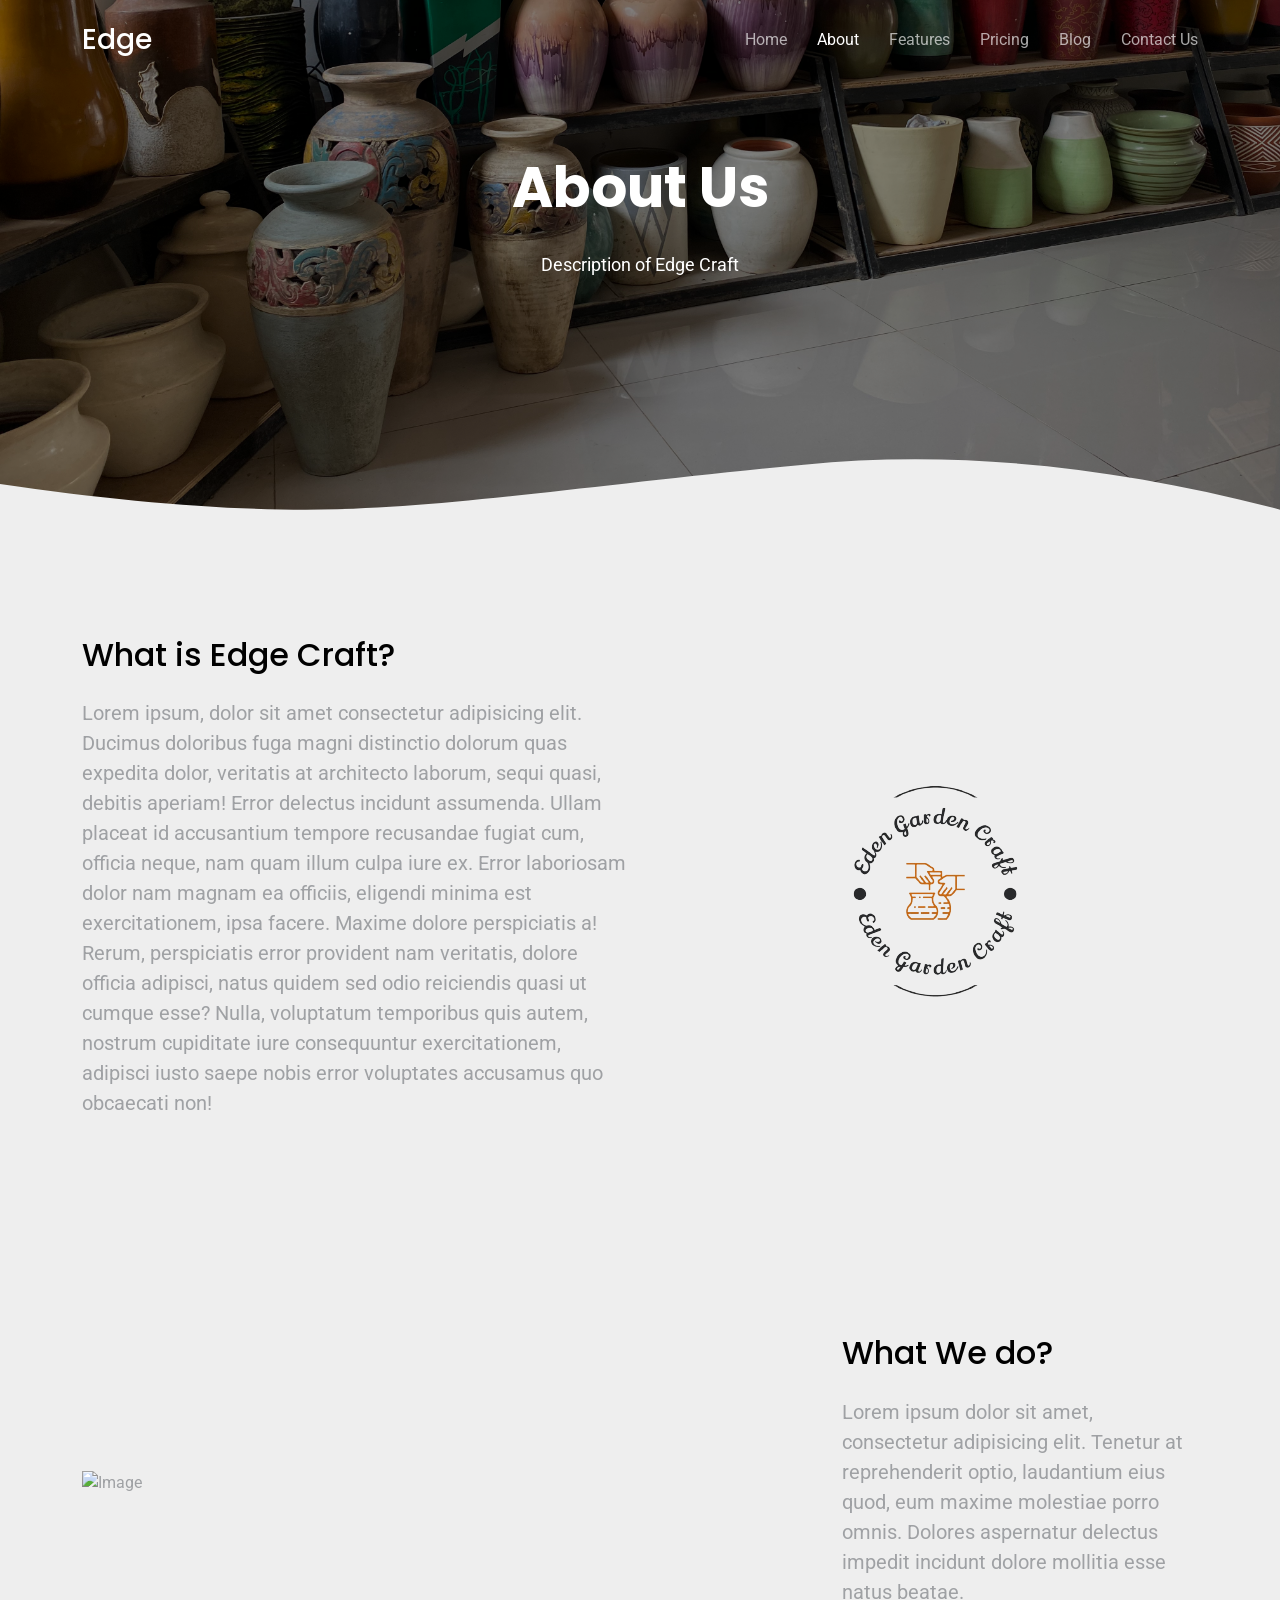
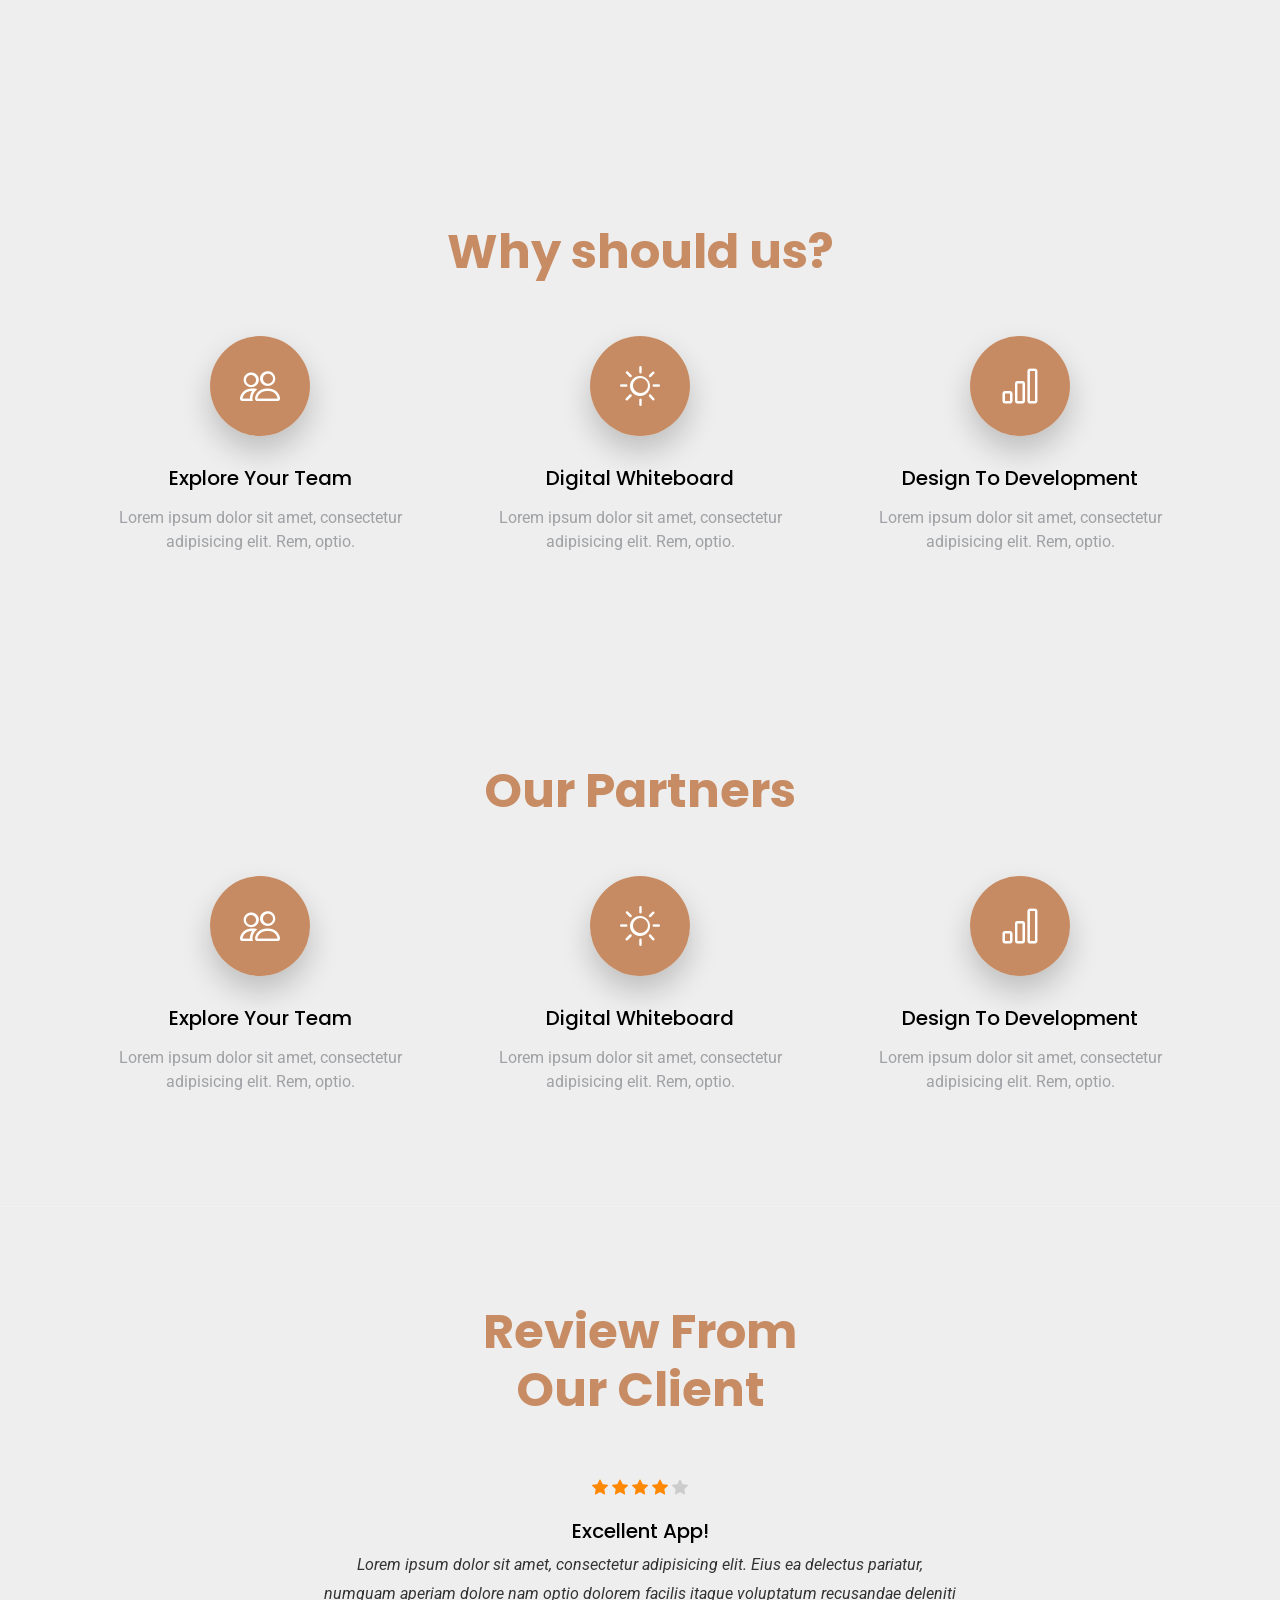
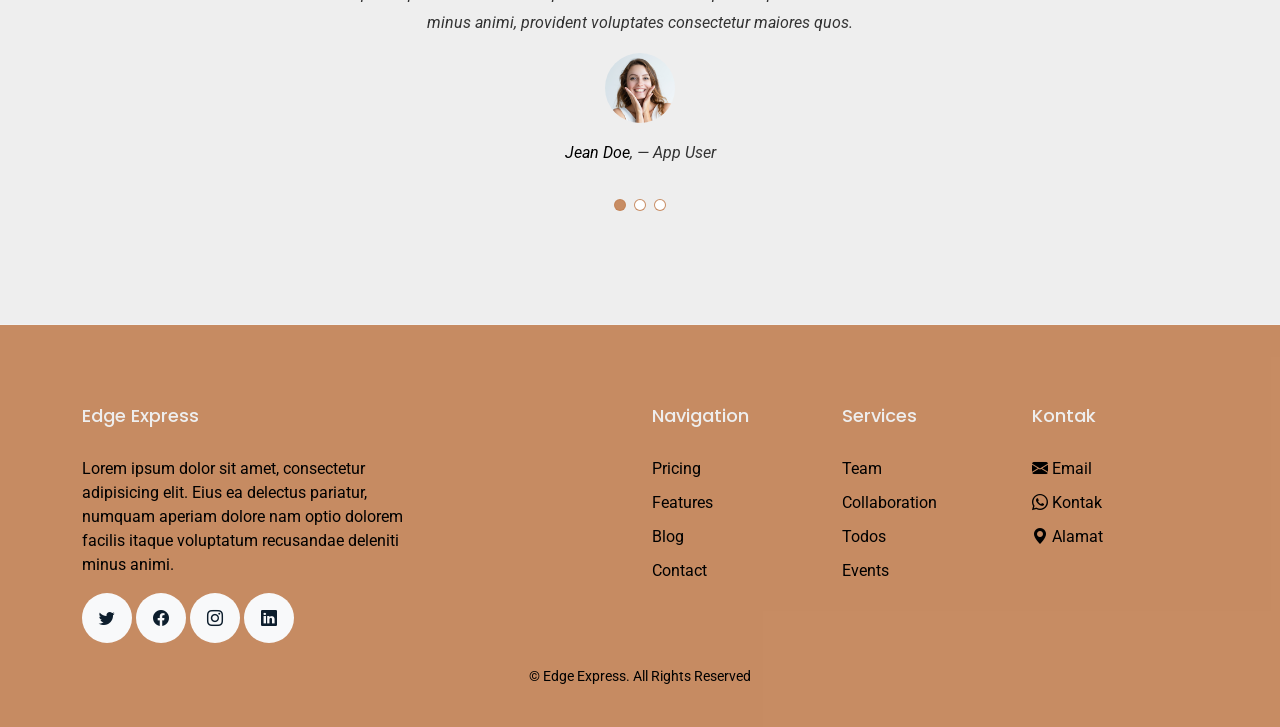
==== about.html @ 29ef9c1f "update cuy" ====
<!DOCTYPE html>
<html lang="en">
  <head>
    <meta charset="utf-8" />
    <meta content="width=device-width, initial-scale=1.0" name="viewport" />

    <title>Edge Craft About</title>
    <meta content="" name="description" />
    <meta content="" name="keywords" />

    <!-- Favicons -->
    <link href="assets/img/icon.png" rel="icon" />
    <link href="assets/img/icon.png" rel="apple-touch-icon" />

    <!-- Google Fonts -->
    <link
      href="https://fonts.googleapis.com/css?family=Roboto:300,300i,400,400i,500,500i,600,600i,700,700i|Poppins:300,300i,400,400i,500,500i,600,600i,700,700i"
      rel="stylesheet"
    />

    <!-- Vendor CSS Files -->
    <link href="assets/vendor/aos/aos.css" rel="stylesheet" />
    <link
      href="assets/vendor/bootstrap/css/bootstrap.min.css"
      rel="stylesheet"
    />
    <link
      href="assets/vendor/bootstrap-icons/bootstrap-icons.css"
      rel="stylesheet"
    />
    <link href="assets/vendor/boxicons/css/boxicons.min.css" rel="stylesheet" />
    <link href="assets/vendor/swiper/swiper-bundle.min.css" rel="stylesheet" />

    <!-- Template Main CSS File -->
    <link href="assets/css/style.css" rel="stylesheet" />
  </head>

  <body>
    <!-- ======= Header ======= -->
    <header id="header" class="fixed-top d-flex align-items-center">
      <div class="container d-flex justify-content-between align-items-center">
        <div class="logo">
          <h1><a href="index.html">Edge</a></h1>
          <!-- Uncomment below if you prefer to use an image logo -->
          <!-- <a href="index.html"><img src="assets/img/logo.png" alt="" class="img-fluid"></a>-->
        </div>

        <nav id="navbar" class="navbar">
          <ul>
            <li><a class="" href="index.html">Home</a></li>
            <li><a class="active" href="about.html">About</a></li>
            <li><a href="features.html">Features</a></li>
            <li><a href="pricing.html">Pricing</a></li>
            <li><a href="blog.html">Blog</a></li>
            <li><a href="contact.html">Contact Us</a></li>
          </ul>
          <i class="bi bi-list mobile-nav-toggle"></i>
        </nav>
        <!-- .navbar -->
      </div>
    </header>
    <!-- End Header -->
    <main id="main">
      <!-- ======= Features Section ======= -->

      <section class="hero-section inner-page">
        <div class="wave">
          <svg
            width="1920px"
            height="265px"
            viewBox="0 0 1920 265"
            version="1.1"
            xmlns="http://www.w3.org/2000/svg"
            xmlns:xlink="http://www.w3.org/1999/xlink"
          >
            <g
              id="Page-1"
              stroke="none"
              stroke-width="1"
              fill="none"
              fill-rule="evenodd"
            >
              <g
                id="Apple-TV"
                transform="translate(0.000000, -402.000000)"
                fill="#EEEEEE"
              >
                <path
                  d="M0,439.134243 C175.04074,464.89273 327.944386,477.771974 458.710937,477.771974 C654.860765,477.771974 870.645295,442.632362 1205.9828,410.192501 C1429.54114,388.565926 1667.54687,411.092417 1920,477.771974 L1920,667 L1017.15166,667 L0,667 L0,439.134243 Z"
                  id="Path"
                ></path>
              </g>
            </g>
          </svg>
        </div>

        <div class="container">
          <div class="row align-items-center">
            <div class="col-12">
              <div class="row justify-content-center">
                <div class="col-md-7 text-center hero-text">
                  <h1 data-aos="fade-up" data-aos-delay="">
                    About Us
                  </h1>
                  <p class="mb-5" data-aos="fade-up" data-aos-delay="100">
                    Description of Edge Craft 
                  </p>
                </div>
              </div>
            </div>
          </div>
        </div>
      </section>

      <section class="section py-5 my-5">
        <div class="container">
          <div class="row align-items-center">
            <div class="col-md-6 me-auto">
              <h2 class="mb-4">What is Edge Craft?</h2>
              <p class="mb-4 fs-5">
                Lorem ipsum, dolor sit amet consectetur adipisicing elit. Ducimus doloribus fuga magni distinctio dolorum quas expedita dolor, veritatis at architecto laborum, sequi quasi, debitis aperiam! Error delectus incidunt assumenda. Ullam placeat id accusantium tempore recusandae fugiat cum, officia neque, nam quam illum culpa iure ex. Error laboriosam dolor nam magnam ea officiis, eligendi minima est exercitationem, ipsa facere. Maxime dolore perspiciatis a! Rerum, perspiciatis error provident nam veritatis, dolore officia adipisci, natus quidem sed odio reiciendis quasi ut cumque esse? Nulla, voluptatum temporibus quis autem, nostrum cupiditate iure consequuntur exercitationem, adipisci iusto saepe nobis error voluptates accusamus quo obcaecati non!
              </p>
            </div>
            <div class="col-md-4 img-about" data-aos="fade-left">
              <img
                src="assets/img/icon.png"
                alt="Image"
                class="img-fluid"
              />
            </div>
          </div>
        </div>
      </section>

      <section class="section">
        <div class="container">
          <div class="row align-items-center">
            <div class="col-md-4 ms-auto order-2">
              <h2 class="mb-4">What We do?</h2>
              <p class="mb-4 fs-5">
                Lorem ipsum dolor sit amet, consectetur adipisicing elit.
                Tenetur at reprehenderit optio, laudantium eius quod, eum maxime
                molestiae porro omnis. Dolores aspernatur delectus impedit
                incidunt dolore mollitia esse natus beatae.
              </p>
              
            </div>
            <div class="col-md-6" data-aos="fade-right">
              <img
                src="assets/img/undraw_svg_3.svg"
                alt="Image"
                class="img-fluid"
              />
            </div>
          </div>
        </div>
      </section>

      <section class="section">
        <div class="container">
          <div class="row justify-content-center text-center mb-5">
            <div class="col-md-5" data-aos="fade-up">
              <h2 class="section-heading">Why should us?</h2>
            </div>
          </div>
          <div class="row">
            <div class="col-md-4" data-aos="fade-up" data-aos-delay="">
              <div class="feature-1 text-center">
                <div class="wrap-icon icon-1">
                  <i class="bi bi-people"></i>
                </div>
                <h3 class="mb-3">Explore Your Team</h3>
                <p>
                  Lorem ipsum dolor sit amet, consectetur adipisicing elit. Rem,
                  optio.
                </p>
              </div>
            </div>
            <div class="col-md-4" data-aos="fade-up" data-aos-delay="100">
              <div class="feature-1 text-center">
                <div class="wrap-icon icon-1">
                  <i class="bi bi-brightness-high"></i>
                </div>
                <h3 class="mb-3">Digital Whiteboard</h3>
                <p>
                  Lorem ipsum dolor sit amet, consectetur adipisicing elit. Rem,
                  optio.
                </p>
              </div>
            </div>
            <div class="col-md-4" data-aos="fade-up" data-aos-delay="200">
              <div class="feature-1 text-center">
                <div class="wrap-icon icon-1">
                  <i class="bi bi-bar-chart"></i>
                </div>
                <h3 class="mb-3">Design To Development</h3>
                <p>
                  Lorem ipsum dolor sit amet, consectetur adipisicing elit. Rem,
                  optio.
                </p>
              </div>
            </div>
          </div>
        </div>
      </section>

      <section class="section">
        <div class="container">
          <div class="row justify-content-center text-center mb-5">
            <div class="col-md-5" data-aos="fade-up">
              <h2 class="section-heading">Our Partners</h2>
            </div>
          </div>
          <div class="row">
            <div class="col-md-4" data-aos="fade-up" data-aos-delay="">
              <div class="feature-1 text-center">
                <div class="wrap-icon icon-1">
                  <i class="bi bi-people"></i>
                </div>
                <h3 class="mb-3">Explore Your Team</h3>
                <p>
                  Lorem ipsum dolor sit amet, consectetur adipisicing elit. Rem,
                  optio.
                </p>
              </div>
            </div>
            <div class="col-md-4" data-aos="fade-up" data-aos-delay="100">
              <div class="feature-1 text-center">
                <div class="wrap-icon icon-1">
                  <i class="bi bi-brightness-high"></i>
                </div>
                <h3 class="mb-3">Digital Whiteboard</h3>
                <p>
                  Lorem ipsum dolor sit amet, consectetur adipisicing elit. Rem,
                  optio.
                </p>
              </div>
            </div>
            <div class="col-md-4" data-aos="fade-up" data-aos-delay="200">
              <div class="feature-1 text-center">
                <div class="wrap-icon icon-1">
                  <i class="bi bi-bar-chart"></i>
                </div>
                <h3 class="mb-3">Design To Development</h3>
                <p>
                  Lorem ipsum dolor sit amet, consectetur adipisicing elit. Rem,
                  optio.
                </p>
              </div>
            </div>
          </div>
        </div>
      </section>

      <!-- ======= Testimonials Section ======= -->
      <section class="section border-top border-bottom">
        <div class="container">
          <div class="row justify-content-center text-center mb-5">
            <div class="col-md-4">
              <h2 class="section-heading">Review From Our Client</h2>
            </div>
          </div>
          <div class="row justify-content-center text-center">
            <div class="col-md-7">
              <div
                class="testimonials-slider swiper"
                data-aos="fade-up"
                data-aos-delay="100"
              >
                <div class="swiper-wrapper">
                  <div class="swiper-slide">
                    <div class="review text-center">
                      <p class="stars">
                        <span class="bi bi-star-fill"></span>
                        <span class="bi bi-star-fill"></span>
                        <span class="bi bi-star-fill"></span>
                        <span class="bi bi-star-fill"></span>
                        <span class="bi bi-star-fill muted"></span>
                      </p>
                      <h3>Excellent App!</h3>
                      <blockquote>
                        <p>
                          Lorem ipsum dolor sit amet, consectetur adipisicing
                          elit. Eius ea delectus pariatur, numquam aperiam
                          dolore nam optio dolorem facilis itaque voluptatum
                          recusandae deleniti minus animi, provident voluptates
                          consectetur maiores quos.
                        </p>
                      </blockquote>

                      <p class="review-user">
                        <img
                          src="assets/img/person_1.jpg"
                          alt="Image"
                          class="img-fluid rounded-circle mb-3"
                        />
                        <span class="d-block">
                          <span class="text-black">Jean Doe</span>, &mdash; App
                          User
                        </span>
                      </p>
                    </div>
                  </div>
                  <!-- End testimonial item -->

                  <div class="swiper-slide">
                    <div class="review text-center">
                      <p class="stars">
                        <span class="bi bi-star-fill"></span>
                        <span class="bi bi-star-fill"></span>
                        <span class="bi bi-star-fill"></span>
                        <span class="bi bi-star-fill"></span>
                        <span class="bi bi-star-fill muted"></span>
                      </p>
                      <h3>This App is easy to use!</h3>
                      <blockquote>
                        <p>
                          Lorem ipsum dolor sit amet, consectetur adipisicing
                          elit. Eius ea delectus pariatur, numquam aperiam
                          dolore nam optio dolorem facilis itaque voluptatum
                          recusandae deleniti minus animi, provident voluptates
                          consectetur maiores quos.
                        </p>
                      </blockquote>

                      <p class="review-user">
                        <img
                          src="assets/img/person_2.jpg"
                          alt="Image"
                          class="img-fluid rounded-circle mb-3"
                        />
                        <span class="d-block">
                          <span class="text-black">Johan Smith</span>, &mdash;
                          App User
                        </span>
                      </p>
                    </div>
                  </div>
                  <!-- End testimonial item -->

                  <div class="swiper-slide">
                    <div class="review text-center">
                      <p class="stars">
                        <span class="bi bi-star-fill"></span>
                        <span class="bi bi-star-fill"></span>
                        <span class="bi bi-star-fill"></span>
                        <span class="bi bi-star-fill"></span>
                        <span class="bi bi-star-fill muted"></span>
                      </p>
                      <h3>Awesome functionality!</h3>
                      <blockquote>
                        <p>
                          Lorem ipsum dolor sit amet, consectetur adipisicing
                          elit. Eius ea delectus pariatur, numquam aperiam
                          dolore nam optio dolorem facilis itaque voluptatum
                          recusandae deleniti minus animi, provident voluptates
                          consectetur maiores quos.
                        </p>
                      </blockquote>

                      <p class="review-user">
                        <img
                          src="assets/img/person_3.jpg"
                          alt="Image"
                          class="img-fluid rounded-circle mb-3"
                        />
                        <span class="d-block">
                          <span class="text-black">Jean Thunberg</span>, &mdash;
                          App User
                        </span>
                      </p>
                    </div>
                  </div>
                  <!-- End testimonial item -->
                </div>
                <div class="swiper-pagination"></div>
              </div>
            </div>
          </div>
        </div>
      </section>
      <!-- End Testimonials Section -->
    </main>
    <!-- End #main -->

    <!-- ======= Footer ======= -->
    <footer class="footer" role="contentinfo">
      <div class="container">
        <div class="row">
          <div class="col-md-4 mb-4 mb-md-0">
            <h3>Edge Express</h3>
            <p>
              Lorem ipsum dolor sit amet, consectetur adipisicing elit. Eius ea
              delectus pariatur, numquam aperiam dolore nam optio dolorem
              facilis itaque voluptatum recusandae deleniti minus animi.
            </p>
            <p class="social">
              <a href="#"><span class="bi bi-twitter"></span></a>
              <a href="#"><span class="bi bi-facebook"></span></a>
              <a href="#"><span class="bi bi-instagram"></span></a>
              <a href="#"><span class="bi bi-linkedin"></span></a>
            </p>
          </div>
          <div class="col-md-6 ms-auto">
            <div class="row site-section pt-0">
              <div class="col-md-4 mb-4 mb-md-0">
                <h3>Navigation</h3>
                <ul class="list-unstyled">
                  <li><a href="#">Pricing</a></li>
                  <li><a href="#">Features</a></li>
                  <li><a href="#">Blog</a></li>
                  <li><a href="#">Contact</a></li>
                </ul>
              </div>
              <div class="col-md-4 mb-4 mb-md-0">
                <h3>Services</h3>
                <ul class="list-unstyled">
                  <li><a href="#">Team</a></li>
                  <li><a href="#">Collaboration</a></li>
                  <li><a href="#">Todos</a></li>
                  <li><a href="#">Events</a></li>
                </ul>
              </div>
              <div class="col-md-4 mb-4 mb-md-0">
                <h3>Kontak</h3>
                <ul class="list-unstyled">
                  <li><a href="#"><i class="me-1 bi bi-envelope-fill"></i>Email</a></li>
                  <li><a href="#"><i class="me-1 bi bi-whatsapp"></i>Kontak</a></li>
                  <li><a href="#"><i class="me-1 bi bi-geo-alt-fill"></i>Alamat</a></li>
                </ul>
              </div>
            </div>
          </div>
        </div>

        <div class="row justify-content-center text-center">
          <div class="col-md-7">
            <p class="copyright">
              &copy; Edge Express. All Rights Reserved
            </p>
            </div>
          </div>
        </div>
      </div>
    </footer>

    <a
      href="#"
      class="back-to-top d-flex align-items-center justify-content-center"
      ><i class="bi bi-arrow-up-short"></i
    ></a>

    </footer>

    <a
      href="#"
      class="back-to-top d-flex align-items-center justify-content-center"
      ><i class="bi bi-arrow-up-short"></i
    ></a>

    <!-- Vendor JS Files -->
    <script src="assets/vendor/aos/aos.js"></script>
    <script src="assets/vendor/bootstrap/js/bootstrap.bundle.min.js"></script>
    <script src="assets/vendor/swiper/swiper-bundle.min.js"></script>
    <script src="assets/vendor/php-email-form/validate.js"></script>

    <!-- Template Main JS File -->
    <script src="assets/js/main.js"></script>
  </body>
</html>
---- assets/css/style.css ----
/*--------------------------------------------------------------
# General
--------------------------------------------------------------*/
:root {
  --main-bg-color: rgba(195, 129, 84, 0.9);
  --hover-bg-color: #ab6e45;
  --box-shadow: 0 4px 10px rgba(0, 0, 0, 0.3);
}

html {
  overflow-x: hidden;
}

body {
  font-family: "Roboto", sans-serif;
  color: #9fa1a4;
  background-color: #eeeeee;
  line-height: 1.5;
}

a {
  color: black;
  text-decoration: none;
  transition: 0.3s all ease;
}

h1,
h2,
h3,
h4,
h5,
h6,
.font-heading {
  font-family: "Poppins", sans-serif;
  color: #000;
}

.container {
  z-index: 2;
  position: relative;
}

.text-black {
  color: #000 !important;
}

.text-primary {
  color: #2d71a1 !important;
}

.border-top {
  border-top: 1px solid #f2f2f2 !important;
}

.border-bottom {
  border-bottom: 1px solid #f2f2f2 !important;
}

figure figcaption {
  margin-top: 0.5rem;
  font-style: italic;
  font-size: 0.8rem;
}

section {
  overflow: hidden;
}

.section {
  padding: 6rem 0;
}

.section-heading {
  font-size: 3rem;
  font-weight: 700;
  color: var(--main-bg-color);
}

/*--------------------------------------------------------------
# Back to top button
--------------------------------------------------------------*/
.back-to-top {
  position: fixed;
  visibility: hidden;
  opacity: 0;
  right: 15px;
  bottom: 15px;
  z-index: 996;
  background: rgba(30, 30, 30, 0.8);
  width: 40px;
  height: 40px;
  border-radius: 50px;
  transition: all 0.4s;
}

.back-to-top i {
  font-size: 28px;
  color: #fff;
  line-height: 0;
}

.back-to-top:hover {
  background: rgba(70, 70, 70, 0.8);
  color: #fff;
}

.back-to-top.active {
  visibility: visible;
  opacity: 1;
}

/* Default btn sre-tyling */
.btn {
  border: none;
  padding: 15px 30px !important;
}

.btn.btn-brown,
.btn-detail,
.btn.btn-brown-detail {
  background: var(--main-bg-color);
  color: #fff;
  box-shadow: 0px 2px 4px rgba(0, 0, 0, 0.4);
  transition: 0.3s ease-in-out;
}

.btn.btn-brown:hover,
.btn-detail:hover {
  background: var(--hover-bg-color);
  scale: 1.1;
  color: white;
}

.btn.btn-brown-detail:hover {
  background: var(--hover-bg-color);
}

/* Feature 1 */
#card {
  transition: 0.3s ease-in-out;
}

#card:hover {
  cursor: pointer;
  scale: 1.05;
}

.feature-1 .wrap-icon {
  margin: 0 auto;
  height: 100px;
  width: 100px;
  border-radius: 50%;
  position: relative;
  margin-bottom: 30px;
  box-shadow: 0 15px 30px 0 rgba(0, 0, 0, 0.2);
  display: inline-flex;
  align-items: center;
  justify-content: center;
}

.feature-1 .wrap-icon.icon-1 {
  background: var(--main-bg-color);
}

.feature-1 .wrap-icon i {
  font-size: 40px;
  line-height: 0;
  color: #fff;
}

.feature-1 h3 {
  font-size: 20px;
}
/* Review */
.review h3 {
  font-size: 20px;
}

.review p {
  line-height: 1.8;
  font-style: italic;
  color: #333333;
}

.review .stars span {
  color: #ff8803;
}

.review .stars .muted {
  color: #ccc;
}

.review .review-user img {
  width: 70px;
  margin: 0 auto;
}

/* Count */
.counts {
  padding: 60px 0;
}
.counts .count-box {
  width: 100%;
  text-align: center;
}

.counts .count-box span {
  font-size: 48px;
  line-height: 48px;
  display: block;
  font-weight: 700;
  color: var(--main-bg-color);
  margin-left: 80px;
  margin: auto;
}

.counts .count-box p {
  padding: 8px 0 0 0;
  font-family: "Poppins", sans-serif;
  font-weight: 600;
  font-size: 14px;
  color: black;
}

.testimonials-slider .swiper-pagination {
  margin-top: 20px;
  position: relative;
}

.testimonials-slider .swiper-pagination .swiper-pagination-bullet {
  width: 12px;
  height: 12px;
  background-color: #fff;
  opacity: 1;
  border: 1px solid var(--main-bg-color);
}

.testimonials-slider .swiper-pagination .swiper-pagination-bullet-active {
  background-color: var(--main-bg-color);
}

/* Pricing */
.pricing {
  padding: 50px;
  background: linear-gradient(-45deg, #1391a5, #274685);
  color: #fff;
  padding-bottom: 12rem !important;
  position: relative;
  border-radius: 4px;
  color: #000000;
  background: #fff;
  box-shadow: 0 10px 30px 0 rgba(0, 0, 0, 0.2);
}

.pricing h3 {
  color: #2d71a1;
}

.pricing .price-cta {
  text-decoration: none;
  position: absolute;
  bottom: 50px;
  width: 100%;
  text-align: center;
  left: 0;
}

.pricing .price-cta .price {
  display: block;
  margin-bottom: 20px;
  font-size: 2rem;
  font-weight: 300;
}

.pricing .popularity {
  text-transform: uppercase;
  font-size: 12px;
  letter-spacing: 0.2rem;
  display: block;
  margin-bottom: 20px;
}

.pricing ul {
  margin-bottom: 50px;
}

.pricing ul li {
  margin-bottom: 10px;
}

.pricing .btn-white {
  background: #fff;
  border: 2px solid rgb(241, 241, 241);
  border-radius: 4px;
  box-shadow: 0 5px 20px 0 rgba(0, 0, 0, 0.1);
}

.pricing .btn-white:hover {
  color: #2d71a1;
}

.pricing.popular {
  background: #fff;
  box-shadow: 0 10px 30px 0 rgba(0, 0, 0, 0.2);
  color: #000000;
  background: linear-gradient(-45deg, #1391a5, #274685);
  color: #fff;
  box-shadow: none;
}

.pricing.popular .popularity {
  color: #b3b3b3;
}

.pricing.popular h3 {
  color: #fff;
  background: none;
}

.pricing.popular .btn-white {
  border: 2px solid #2d71a1;
}

/* CTA Section */
.cta-section {
  background: linear-gradient(
    to right,
    rgb(39, 70, 133) 0%,
    rgb(61, 179, 197) 100%
  );
  color: #fff;
}

.cta-section h2 {
  color: #fff;
  font-size: 3rem;
  font-weight: 700;
}

@media screen and (max-width: 768px) {
  .cta-section h2 {
    font-size: 2rem;
  }
}

.cta-section .btn {
  background: #000000;
  color: #fff;
}

.cta-section .btn i {
  margin-right: 5px;
  font-size: 24px;
  line-height: 0;
}

/* Contact Form */
.form-control {
  height: 48px;
  border-radius: 0;
  border: 1px solid #dae0e5;
}

.form-control:active,
.form-control:focus {
  outline: none;
  box-shadow: none;
  border: 1px solid #2d71a1;
}

.php-email-form .validate {
  display: none;
  color: red;
  margin: 0 0 15px 0;
  font-weight: 400;
  font-size: 13px;
}

.map iframe {
  width: 100%;
}

.php-email-form .error-message {
  display: none;
  color: #fff;
  background: #ed3c0d;
  text-align: left;
  padding: 15px;
  font-weight: 600;
}

.php-email-form .error-message br + br {
  margin-top: 25px;
}

.php-email-form .sent-message {
  display: none;
  color: #fff;
  background: #18d26e;
  text-align: center;
  padding: 15px;
  font-weight: 600;
}

.php-email-form .loading {
  display: none;
  background: #fff;
  text-align: center;
  padding: 15px;
}

.php-email-form .loading:before {
  content: "";
  display: inline-block;
  border-radius: 50%;
  width: 24px;
  height: 24px;
  margin: 0 10px -6px 0;
  border: 3px solid #18d26e;
  border-top-color: #eee;
  animation: animate-loading 1s linear infinite;
}

.php-email-form textarea {
  min-height: 160px;
}

@keyframes animate-loading {
  0% {
    transform: rotate(0deg);
  }

  100% {
    transform: rotate(360deg);
  }
}

/* Blog */
.post-entry {
  margin-bottom: 60px;
  text-align: center;
  transition: 0.3s ease-in-out;
  padding: 30px;
  border-radius: 10px;
}

.post-entry:hover {
  box-shadow: var(--box-shadow);
}

.post-entry img {
  width: 50%;
  height: 50%;
  margin-top: -50px;
}

.post-entry .post-text h3 {
  font-size: 20px;
  color: #000000;
}

.post-entry .post-text h3 a {
  text-decoration: none;
  color: #000000;
}

.btn-detail {
  padding: 10px !important;
}

.sidebar-box {
  margin-bottom: 30px;
  padding: 25px;
  font-size: 15px;
  width: 100%;
  float: right;
  background: #fff;
}

.sidebar-box *:last-child {
  margin-bottom: 0;
}

.sidebar-box h3 {
  font-size: 18px;
  margin-bottom: 15px;
}

.detail {
  margin-top: -100px;
}

.categories li,
.sidelink li {
  position: relative;
  margin-bottom: 10px;
  padding-bottom: 10px;
  border-bottom: 1px dotted gray("300");
  list-style: none;
}

.categories li:last-child,
.sidelink li:last-child {
  margin-bottom: 0;
  border-bottom: none;
  padding-bottom: 0;
}

.categories li a,
.sidelink li a {
  text-decoration: none;
  display: block;
}

.categories li a span,
.sidelink li a span {
  position: absolute;
  right: 0;
  top: 0;
  color: #ccc;
}

.categories li.active a,
.sidelink li.active a {
  text-decoration: none;
  color: #000000;
  font-style: italic;
}
@media (max-width: 787px) {
  .row.my-5 {
    display: flex;
    flex-wrap: wrap;
  }

  .col-md-8.blog-content,
  .col-md-4.sidebar {
    width: 100%;
  }

  .col-md-8 {
    order: 2 !important;
  }

  .col-md-4 {
    order: 1 !important;
  }
}

/*--------------------------------------------------------------
# Header
--------------------------------------------------------------*/
#header {
  height: 80px;
  transition: all 0.5s;
  z-index: 997;
  transition: all 0.5s;
}

#header.header-scrolled {
  background: var(--main-bg-color);
  height: 60px;
}

#header .logo h1 {
  font-size: 28px;
  margin: 0;
  padding: 4px 0;
  line-height: 1;
  font-weight: 500;
}

#header .logo h1 a,
#header .logo h1 a:hover {
  color: #fff;
  text-decoration: none;
}

#header .logo img {
  padding: 0;
  margin: 0;
  max-height: 40px;
}

/*--------------------------------------------------------------
# Navigation Menu
--------------------------------------------------------------*/
/**
* Desktop Navigation 
*/
.navbar {
  padding: 0;
}

.navbar ul {
  margin: 0;
  padding: 0;
  display: flex;
  list-style: none;
  align-items: center;
}

.navbar li {
  position: relative;
}

.navbar a,
.navbar a:focus {
  display: flex;
  align-items: center;
  justify-content: space-between;
  padding: 10px 0 10px 30px;
  font-size: 16px;
  font-weight: 400;
  color: rgba(255, 255, 255, 0.65);
  white-space: nowrap;
  transition: 0.3s;
}

.navbar a i,
.navbar a:focus i {
  font-size: 12px;
  line-height: 0;
  margin-left: 5px;
}

.navbar a:hover,
.navbar .active,
.navbar .active:focus,
.navbar li:hover > a {
  color: #fff;
}

/**
* Mobile Navigation 
*/
.mobile-nav-toggle {
  color: #fff;
  font-size: 28px;
  cursor: pointer;
  display: none;
  line-height: 0;
  transition: 0.5s;
}

@media (max-width: 991px) {
  .mobile-nav-toggle {
    display: block;
  }

  .navbar ul {
    display: none;
  }
}

.navbar-mobile {
  position: fixed;
  overflow: hidden;
  top: 0;
  right: 0;
  left: 0;
  bottom: 0;
  background: rgba(30, 30, 30, 0.7);
  transition: 0.3s;
  z-index: 999;
}

.navbar-mobile .mobile-nav-toggle {
  position: absolute;
  top: 15px;
  right: 15px;
}

.navbar-mobile ul {
  display: block;
  position: absolute;
  top: 55px;
  right: 15px;
  left: 15px;
  padding: 10px 0;
  border-radius: 10px;
  background-color: rgba(255, 255, 255, 0.7);
  overflow-y: auto;
  transition: 0.3s;
}

.navbar-mobile a,
.navbar-mobile a:focus {
  padding: 10px 20px;
  font-size: 18px;
  color: #101c36;
}

.navbar-mobile a:hover,
.navbar-mobile .active,
.navbar-mobile li:hover > a {
  color: var(--hover-bg-color);
}

/*--------------------------------------------------------------
# Hero Section
--------------------------------------------------------------*/
.hero-section {
  background: url(../img/bg.jpg);
  background-size: cover;
  background-position: center bottom;
  position: relative;
}
.hero-section::before {
  content: "";
  display: block;
  position: absolute;
  top: 0;
  left: 0;
  width: 100%;
  height: 100%;
  background-color: rgba(0, 0, 0, 0.5);
  z-index: 1;
}

.hero-section .wave {
  width: 100%;
  overflow: hidden;
  position: absolute;
  z-index: 1;
  bottom: -140px;
}

@media screen and (max-width: 992px) {
  .hero-section .wave {
    bottom: -180px;
  }
}

.hero-section .wave svg {
  width: 100%;
}

.hero-section,
.hero-section > .container > .row {
  height: 100vh;
  min-height: 880px;
}

.hero-section.inner-page {
  height: 60vh;
  min-height: 0;
}

.hero-section.inner-page .hero-text {
  transform: translateY(-150px);
  margin-top: -120px;
}

@media screen and (max-width: 992px) {
  .hero-section.inner-page .hero-text {
    margin-top: -80px;
  }
}

.hero-section h1 {
  font-size: 3.5rem;
  color: #fff;
  font-weight: 700;
  margin-bottom: 30px;
}

@media screen and (max-width: 992px) {
  .hero-section h1 {
    font-size: 2.5rem;
    text-align: center;
    margin-top: 40px;
  }
}

@media screen and (max-width: 992px) {
  .hero-section .hero-text-image {
    margin-top: 4rem;
  }
}

.hero-section p {
  font-size: 18px;
  color: #fff;
}

.slide-container {
  margin: 0 30px;
  overflow: hidden;
}
.card {
  transition: box-shadow 0.3s ease-in-out;
  background: transparent;
  border: none;
}
.card:hover {
  box-shadow: 0 4px 10px rgba(0, 0, 0, 0.3);
}

.card .image-box {
  height: 200px;
}
.card .image-box img {
  width: 100%;
  height: 100%;
  object-fit: contain;
}
.card .profile-details {
  display: flex;
  align-items: center;
  justify-content: space-between;
  column-gap: 12px;
  padding: 15px;
}

.profile-details .name {
  font-size: 15px;
  font-weight: 500;
}
.profile-details .job {
  font-size: 12px;
  font-weight: 500;
  color: #4d4d4d;
}

.button .btn.btn-brown {
  padding: 8px !important;
}
.swiper-navBtn {
  color: white;
  height: 40px;
  width: 40px;
  background: var(--main-bg-color);
  border-radius: 50%;
  transition: 0.3s ease-in-out;
}

.swiper-navBtn:hover {
  background: var(--hover-bg-color);
  cursor: pointer;
}

.swiper-navBtn::before,
.swiper-navBtn::after {
  font-size: 18px;
}

.btn-catalog {
  background-image: linear-gradient(rgba(0, 0, 0, 0.5), rgba(0, 0, 0, 0.5)),
    url("../img/bg-catalog.jpg");
  background-size: cover;
  background-position: center;
  padding: 5rem !important;
}

@media screen and (max-width: 768px) {
  .swiper-navBtn {
    display: none;
  }
}

@media screen and (max-width: 768px) {
  .img-about {
    display: flex;
    justify-content: center;
  }
}

/*--------------------------------------------------------------
# Footer
--------------------------------------------------------------*/
.footer {
  background-color: var(--main-bg-color);
  padding: 5rem 0 2.5rem 0;
  color: black;
}

.footer h3 {
  font-size: 18px;
  margin-bottom: 30px;
  color: #eeeeee;
}

.footer ul li {
  margin-bottom: 10px;
  color: #eeeeee;
}

.footer a:hover {
  color: #fff;
}

.footer .copyright {
  margin-bottom: 0px;
  color: black;
}

.footer .copyright,
.footer .credits {
  font-size: 14px;
}

.social a {
  display: inline-block;
  width: 50px;
  height: 50px;
  border-radius: 50%;
  background: #f8f9fa;
  position: relative;
  text-align: center;
  transition: 0.3s background ease;
  color: #0d1e2d;
  line-height: 0;
}

.social a span {
  display: inline-block;
  left: 50%;
  position: absolute;
  top: 50%;
  transform: translate(-50%, -50%);
}

.social a:hover {
  color: #fff;
  background: var(--hover-bg-color);
}

.social a i {
  line-height: 0;
}
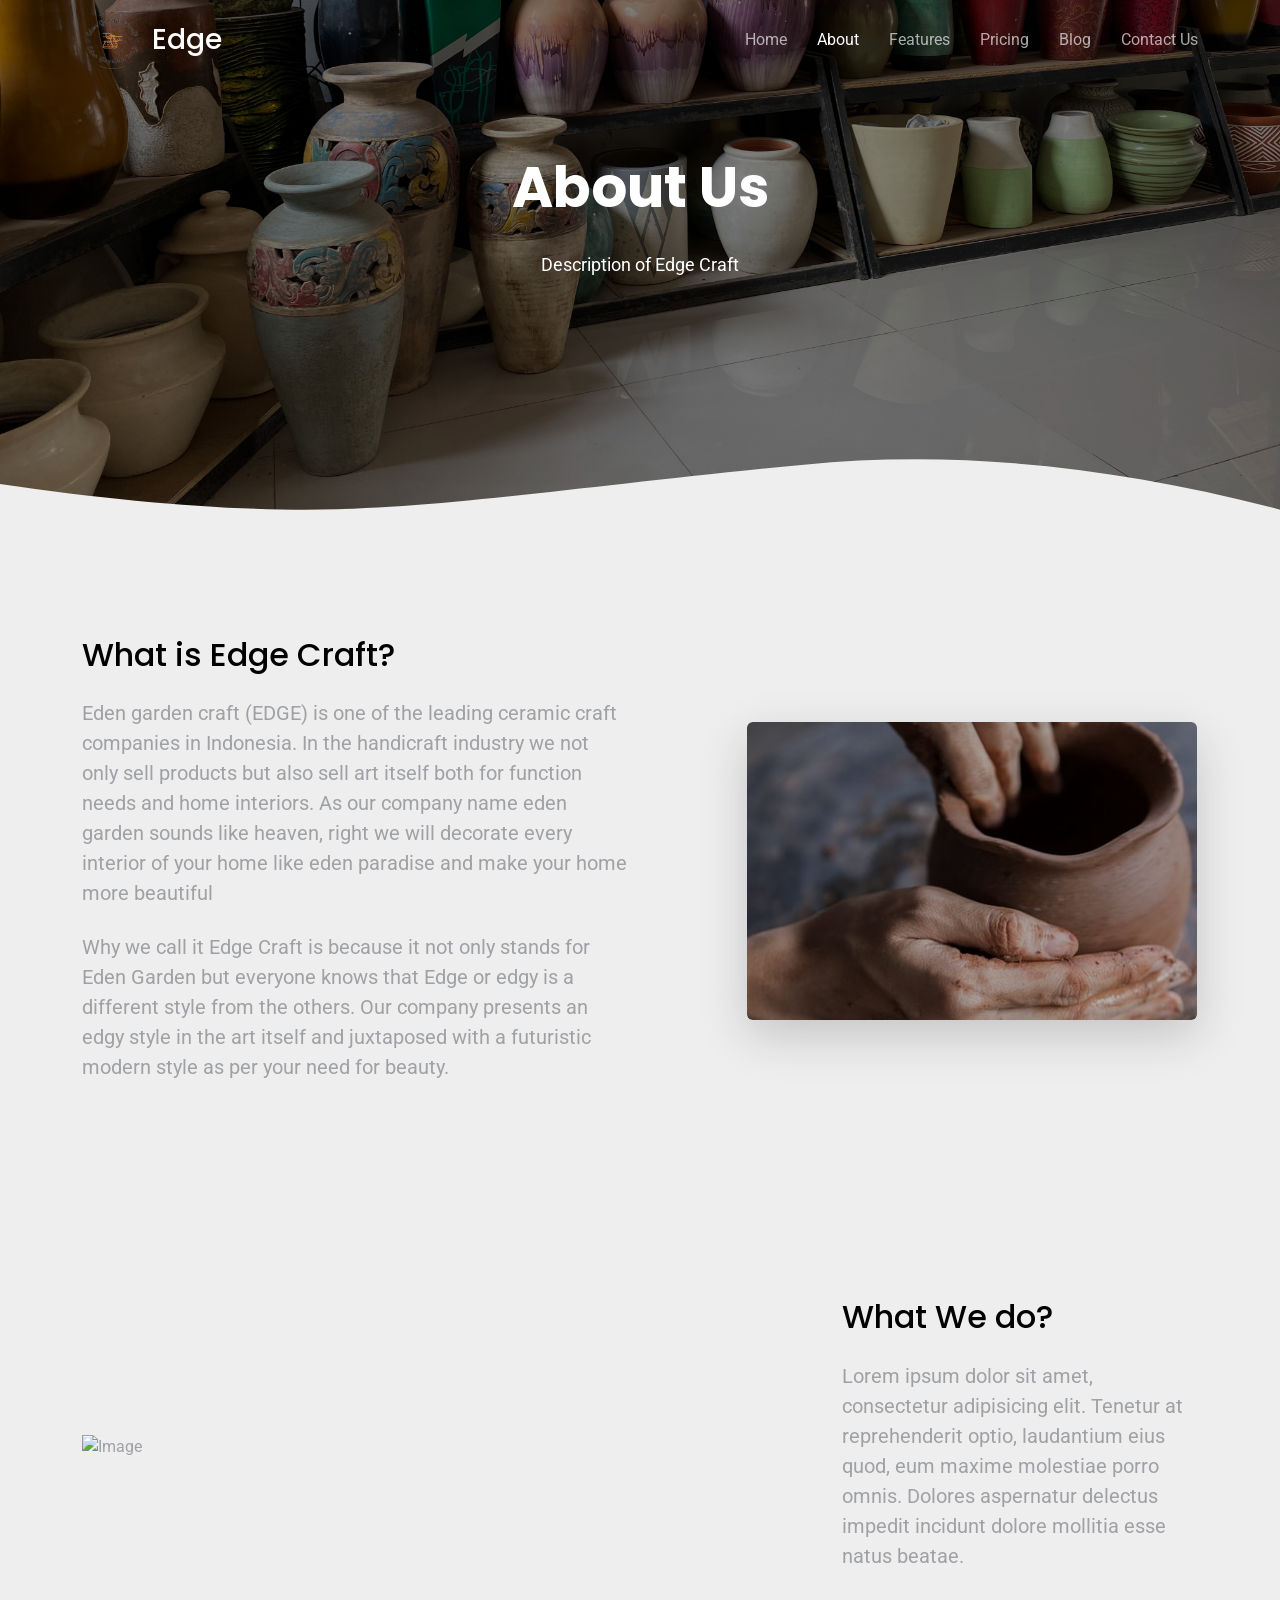
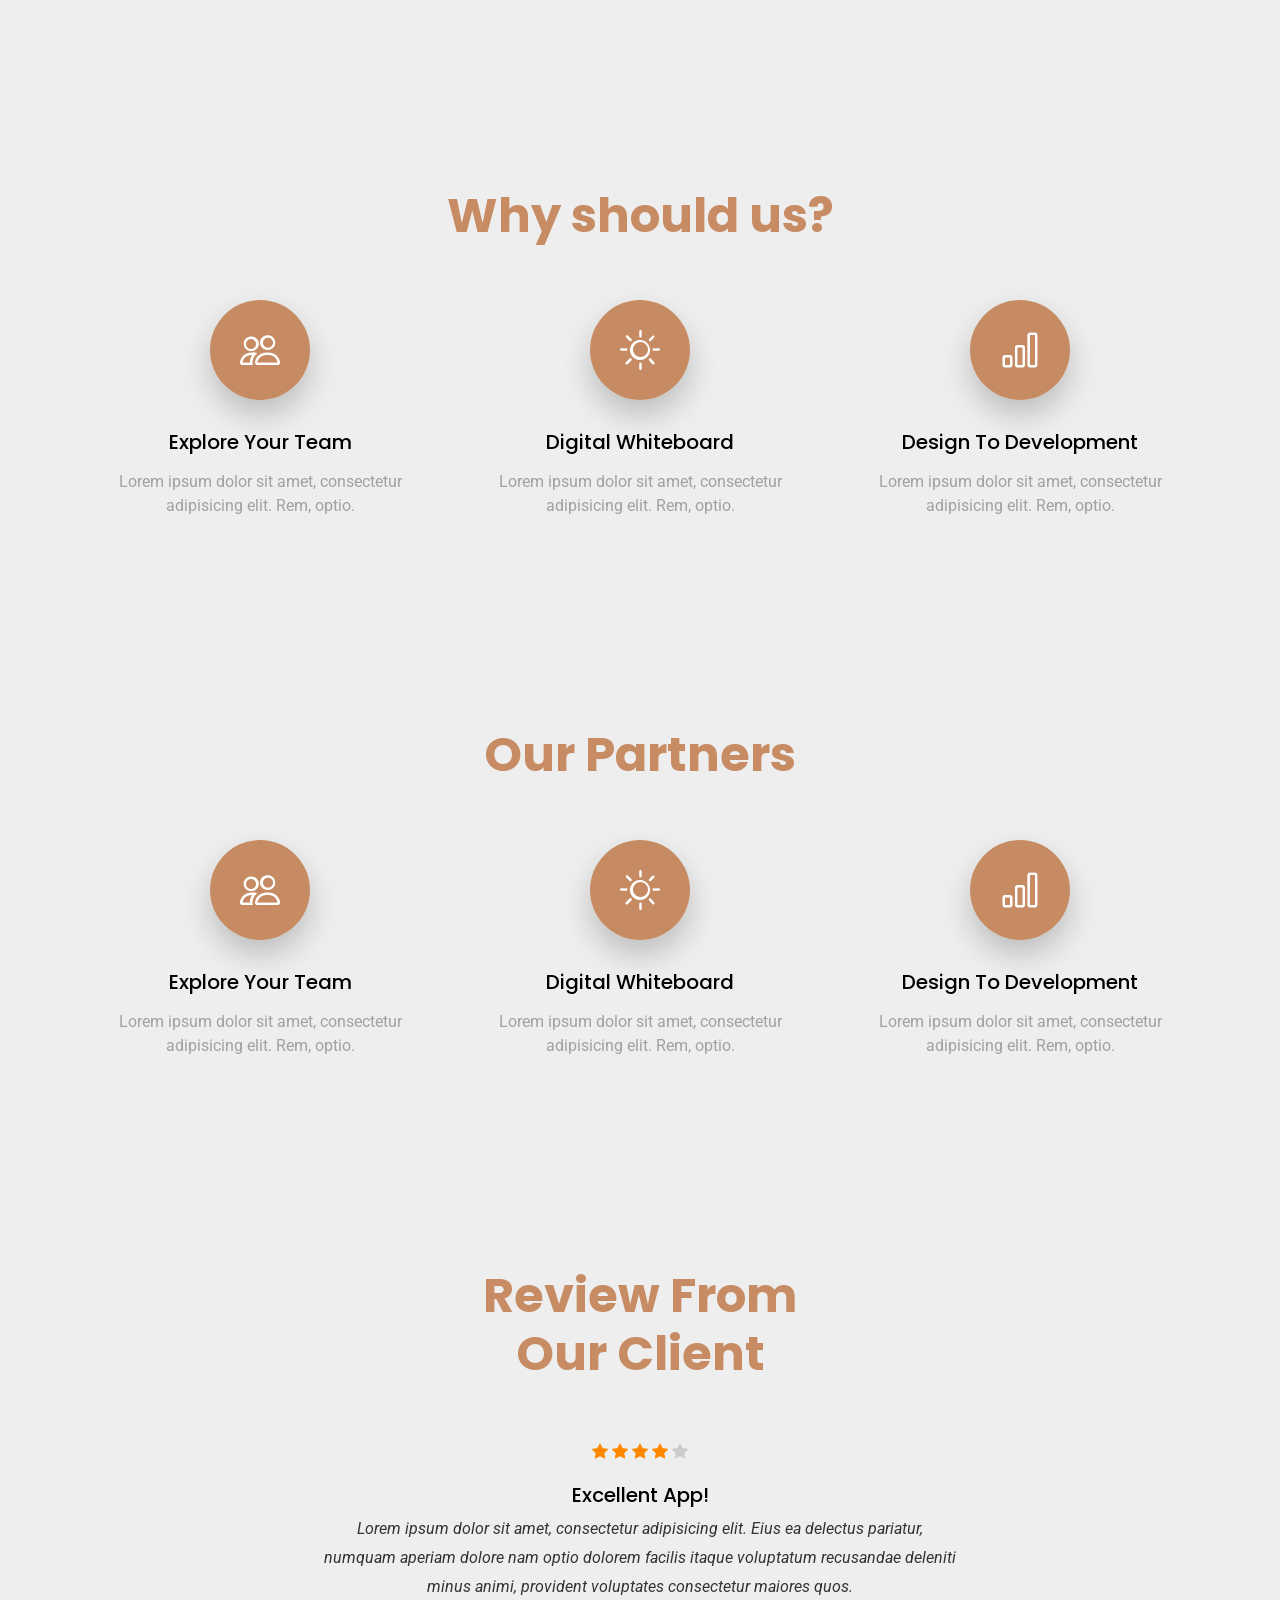
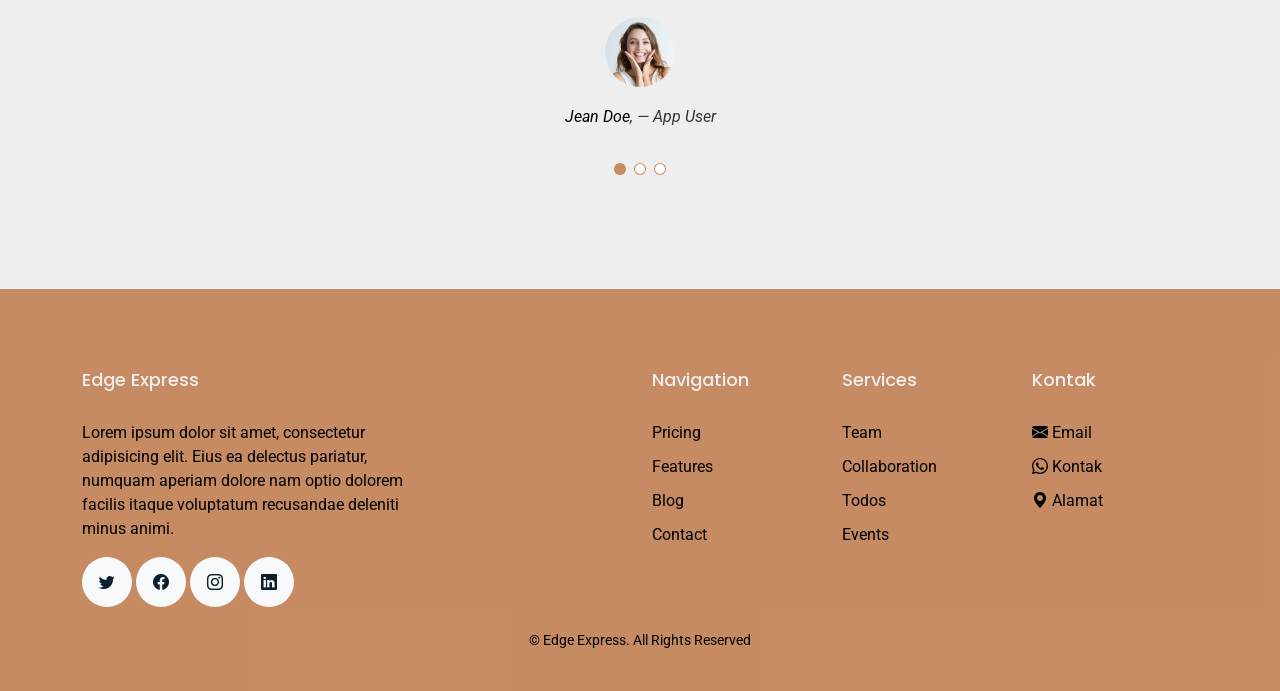
==== commit 8eecf175: "update1.2" ====
--- a/about.html
+++ b/about.html
@@ -39,11 +39,11 @@
     <!-- ======= Header ======= -->
     <header id="header" class="fixed-top d-flex align-items-center">
       <div class="container d-flex justify-content-between align-items-center">
-        <div class="logo">
-          <h1><a href="index.html">Edge</a></h1>
-          <!-- Uncomment below if you prefer to use an image logo -->
-          <!-- <a href="index.html"><img src="assets/img/logo.png" alt="" class="img-fluid"></a>-->
-        </div>
+        <div class="logo d-flex align-items-center">
+        <img src="assets/img/icon.png" alt="" class="img-fluid">
+        <h1><a href="index.html">Edge</a></h1>
+        <!-- Uncomment below if you prefer to use an image logo -->
+      </div>
 
         <nav id="navbar" class="navbar">
           <ul>
@@ -118,14 +118,17 @@
             <div class="col-md-6 me-auto">
               <h2 class="mb-4">What is Edge Craft?</h2>
               <p class="mb-4 fs-5">
-                Lorem ipsum, dolor sit amet consectetur adipisicing elit. Ducimus doloribus fuga magni distinctio dolorum quas expedita dolor, veritatis at architecto laborum, sequi quasi, debitis aperiam! Error delectus incidunt assumenda. Ullam placeat id accusantium tempore recusandae fugiat cum, officia neque, nam quam illum culpa iure ex. Error laboriosam dolor nam magnam ea officiis, eligendi minima est exercitationem, ipsa facere. Maxime dolore perspiciatis a! Rerum, perspiciatis error provident nam veritatis, dolore officia adipisci, natus quidem sed odio reiciendis quasi ut cumque esse? Nulla, voluptatum temporibus quis autem, nostrum cupiditate iure consequuntur exercitationem, adipisci iusto saepe nobis error voluptates accusamus quo obcaecati non!
+                Eden garden craft (EDGE) is one of the leading ceramic craft companies in Indonesia. In the handicraft industry we not only sell products but also sell art itself both for function needs and home interiors.  As our company name eden garden sounds like heaven, right we will decorate every interior of your home like eden paradise and make your home more beautiful
+                <p class="mb-4 fs-5">
+                Why we call it Edge Craft is because it not only stands for Eden Garden but everyone knows that Edge or edgy is a different style from the others. Our company presents an edgy style in the art itself and juxtaposed with a futuristic modern style as per your need for beauty.
+                </p>
               </p>
             </div>
-            <div class="col-md-4 img-about" data-aos="fade-left">
+            <div class="col-md-5 img-about" data-aos="fade-left">
               <img
-                src="assets/img/icon.png"
+                src="assets/img/about-img.jpeg"
                 alt="Image"
-                class="img-fluid"
+                class="img-fluid shadow-lg rounded"
               />
             </div>
           </div>
--- a/assets/css/style.css
+++ b/assets/css/style.css
@@ -563,7 +563,7 @@
 
 #header .logo h1 {
   font-size: 28px;
-  margin: 0;
+  margin: 0 10px;
   padding: 4px 0;
   line-height: 1;
   font-weight: 500;
@@ -578,7 +578,8 @@
 #header .logo img {
   padding: 0;
   margin: 0;
-  max-height: 40px;
+  max-height: 60px;
+  width: 60px;
 }
 
 /*--------------------------------------------------------------
@@ -852,6 +853,10 @@
   padding: 5rem !important;
 }
 
+.img-about {
+  filter: brightness(0.7);
+}
+
 @media screen and (max-width: 768px) {
   .swiper-navBtn {
     display: none;
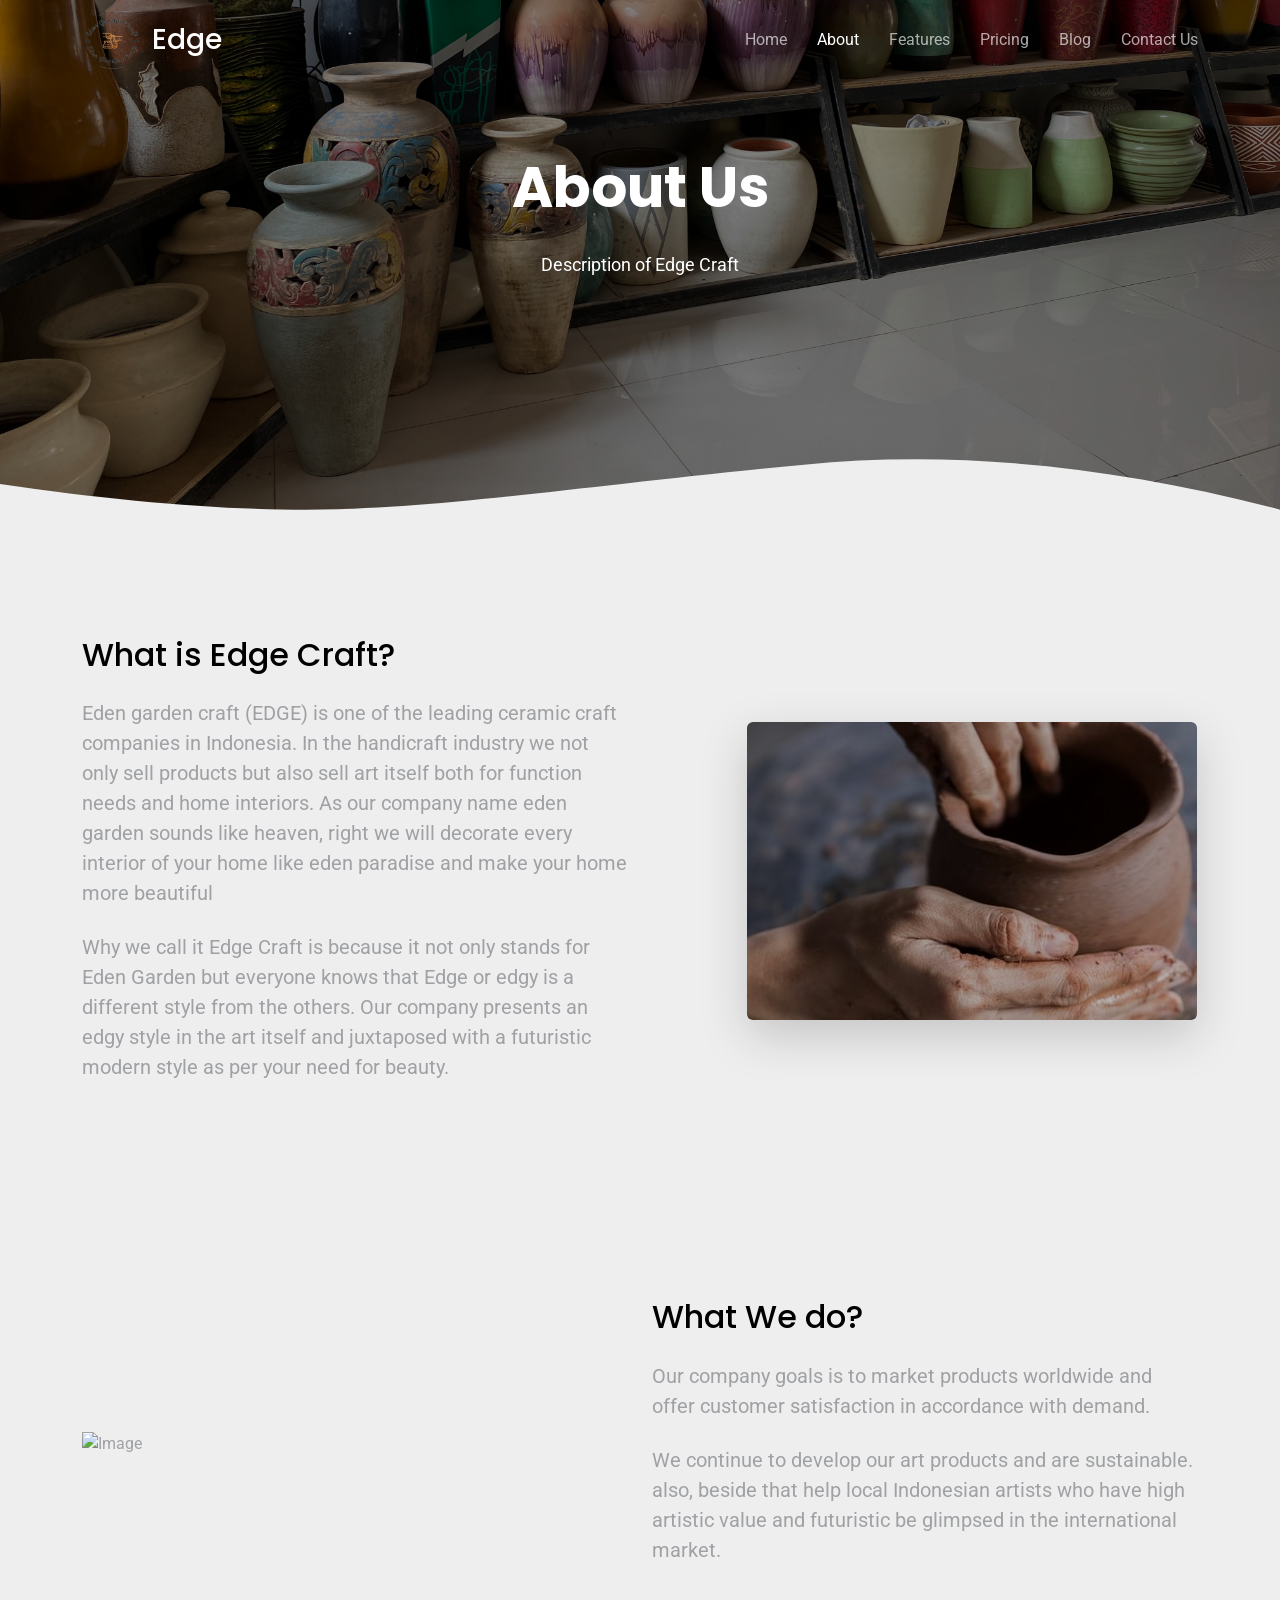
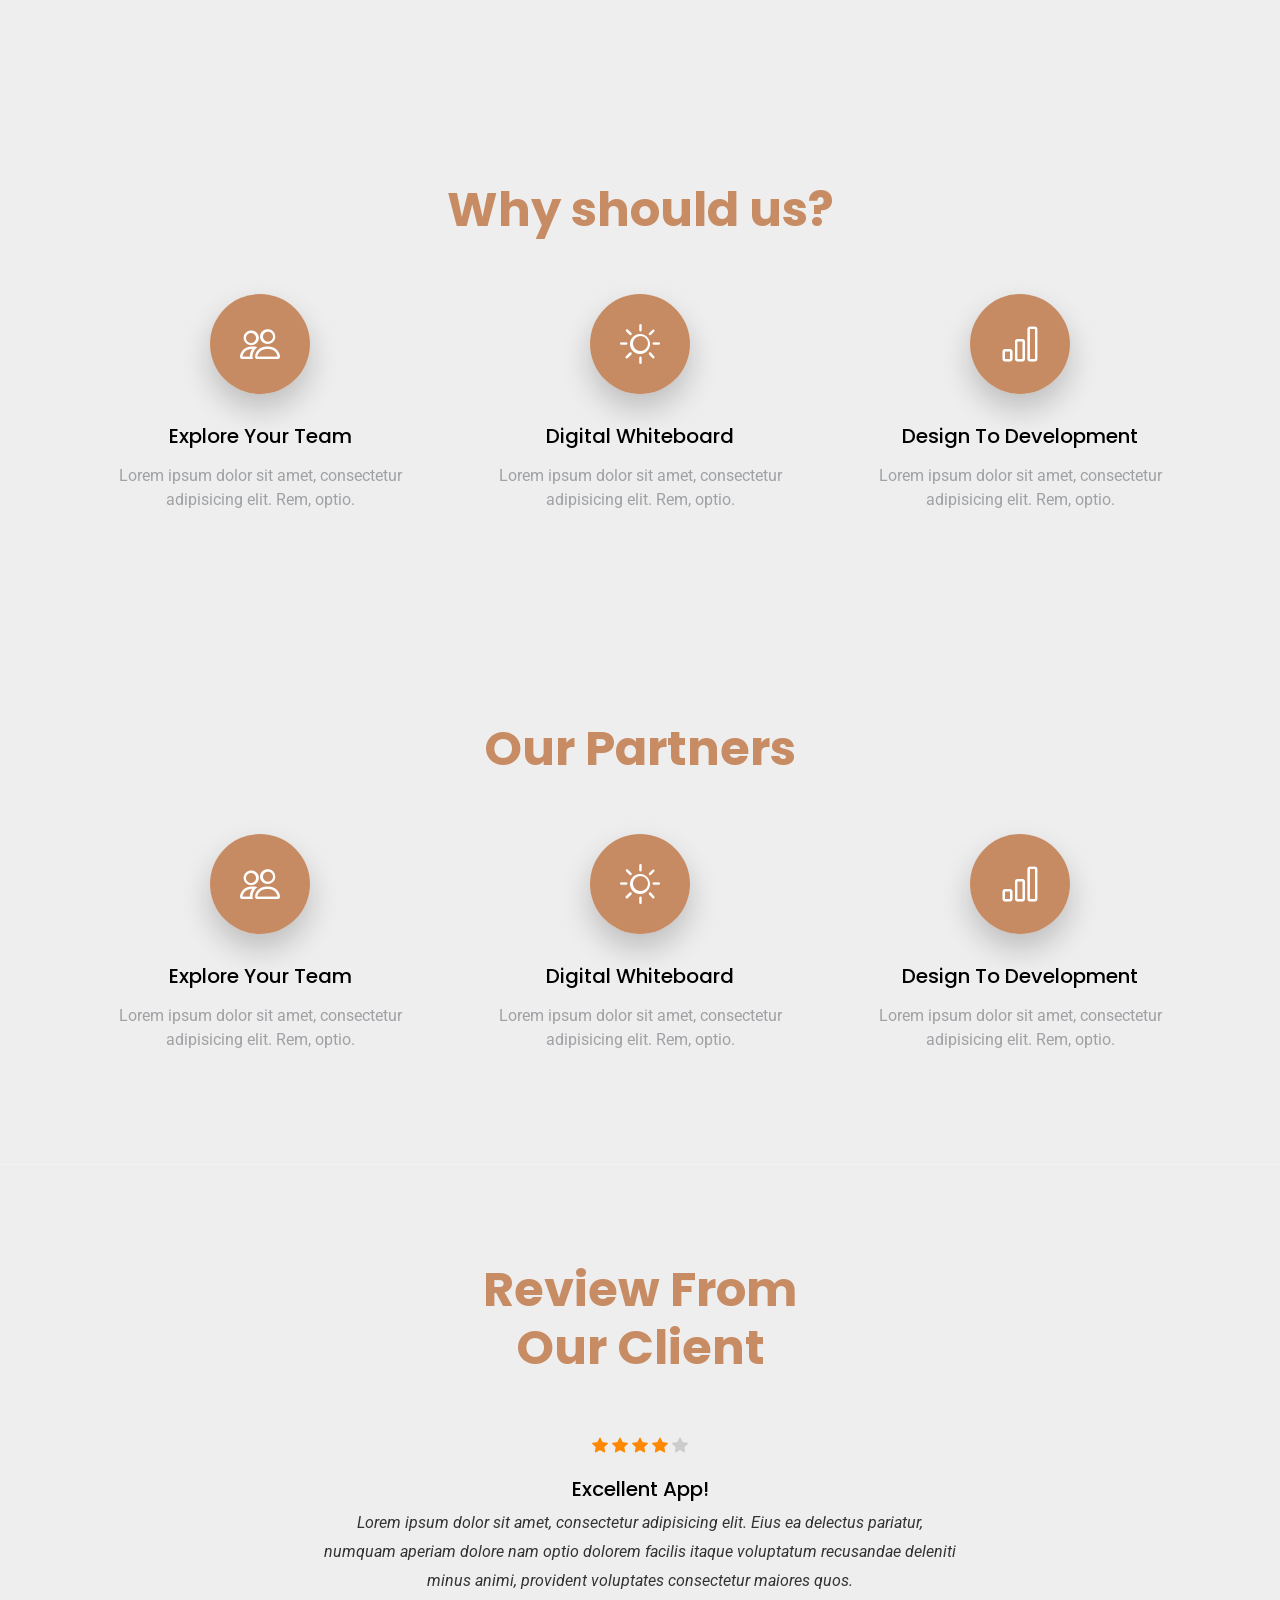
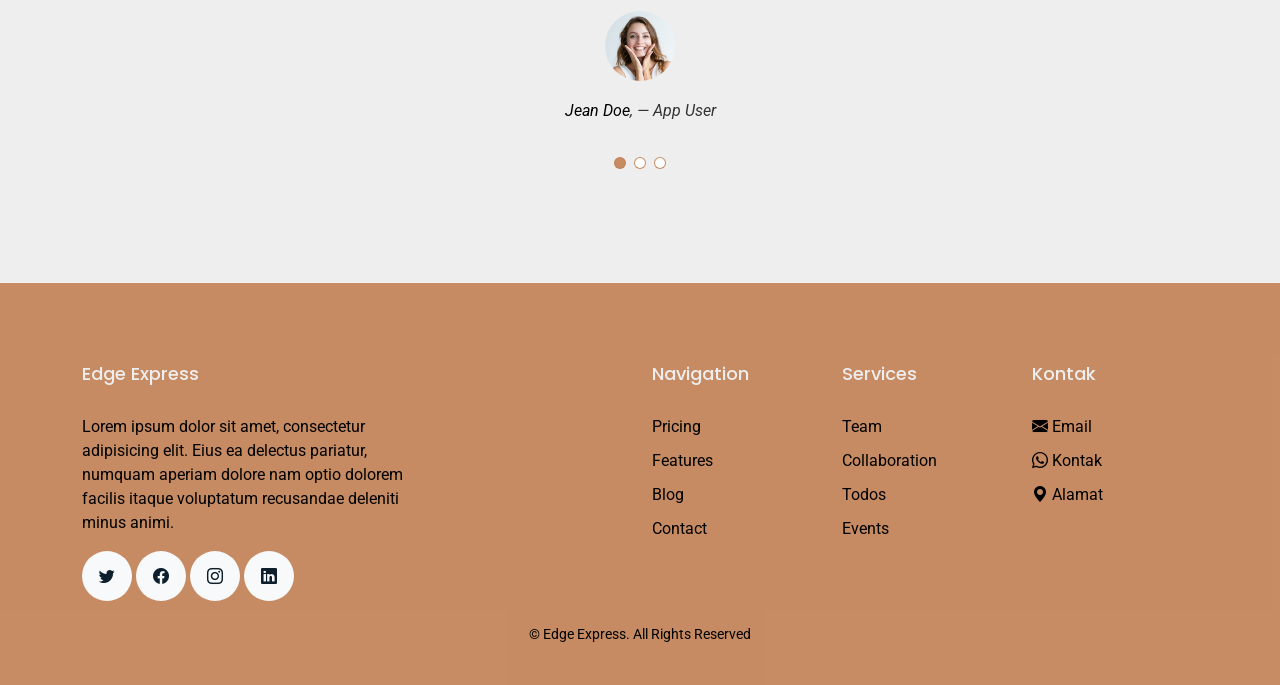
==== commit 1a584acf: "update" ====
--- a/about.html
+++ b/about.html
@@ -138,17 +138,17 @@
       <section class="section">
         <div class="container">
           <div class="row align-items-center">
-            <div class="col-md-4 ms-auto order-2">
+            <div class="col-md-6 ms-auto order-2">
               <h2 class="mb-4">What We do?</h2>
               <p class="mb-4 fs-5">
-                Lorem ipsum dolor sit amet, consectetur adipisicing elit.
-                Tenetur at reprehenderit optio, laudantium eius quod, eum maxime
-                molestiae porro omnis. Dolores aspernatur delectus impedit
-                incidunt dolore mollitia esse natus beatae.
+                Our company goals is to market products worldwide and offer customer satisfaction in accordance with demand. 
+                <p class="mb-4 fs-5">
+                We continue to develop our art products and are sustainable. also, beside that help local Indonesian artists who have high artistic value and futuristic be glimpsed in the international market.
+                </p>
               </p>
               
             </div>
-            <div class="col-md-6" data-aos="fade-right">
+            <div class="col-md-5" data-aos="fade-right">
               <img
                 src="assets/img/undraw_svg_3.svg"
                 alt="Image"
--- a/assets/css/style.css
+++ b/assets/css/style.css
@@ -449,13 +449,14 @@
 }
 
 .post-entry img {
-  width: 50%;
-  height: 50%;
-  margin-top: -50px;
+  width: 100%;
+  height: 100%;
+  margin-top: -100px;
+  aspect-ratio: 0.7;
 }
 
 .post-entry .post-text h3 {
-  font-size: 20px;
+  font-size: 18px;
   color: #000000;
 }
 
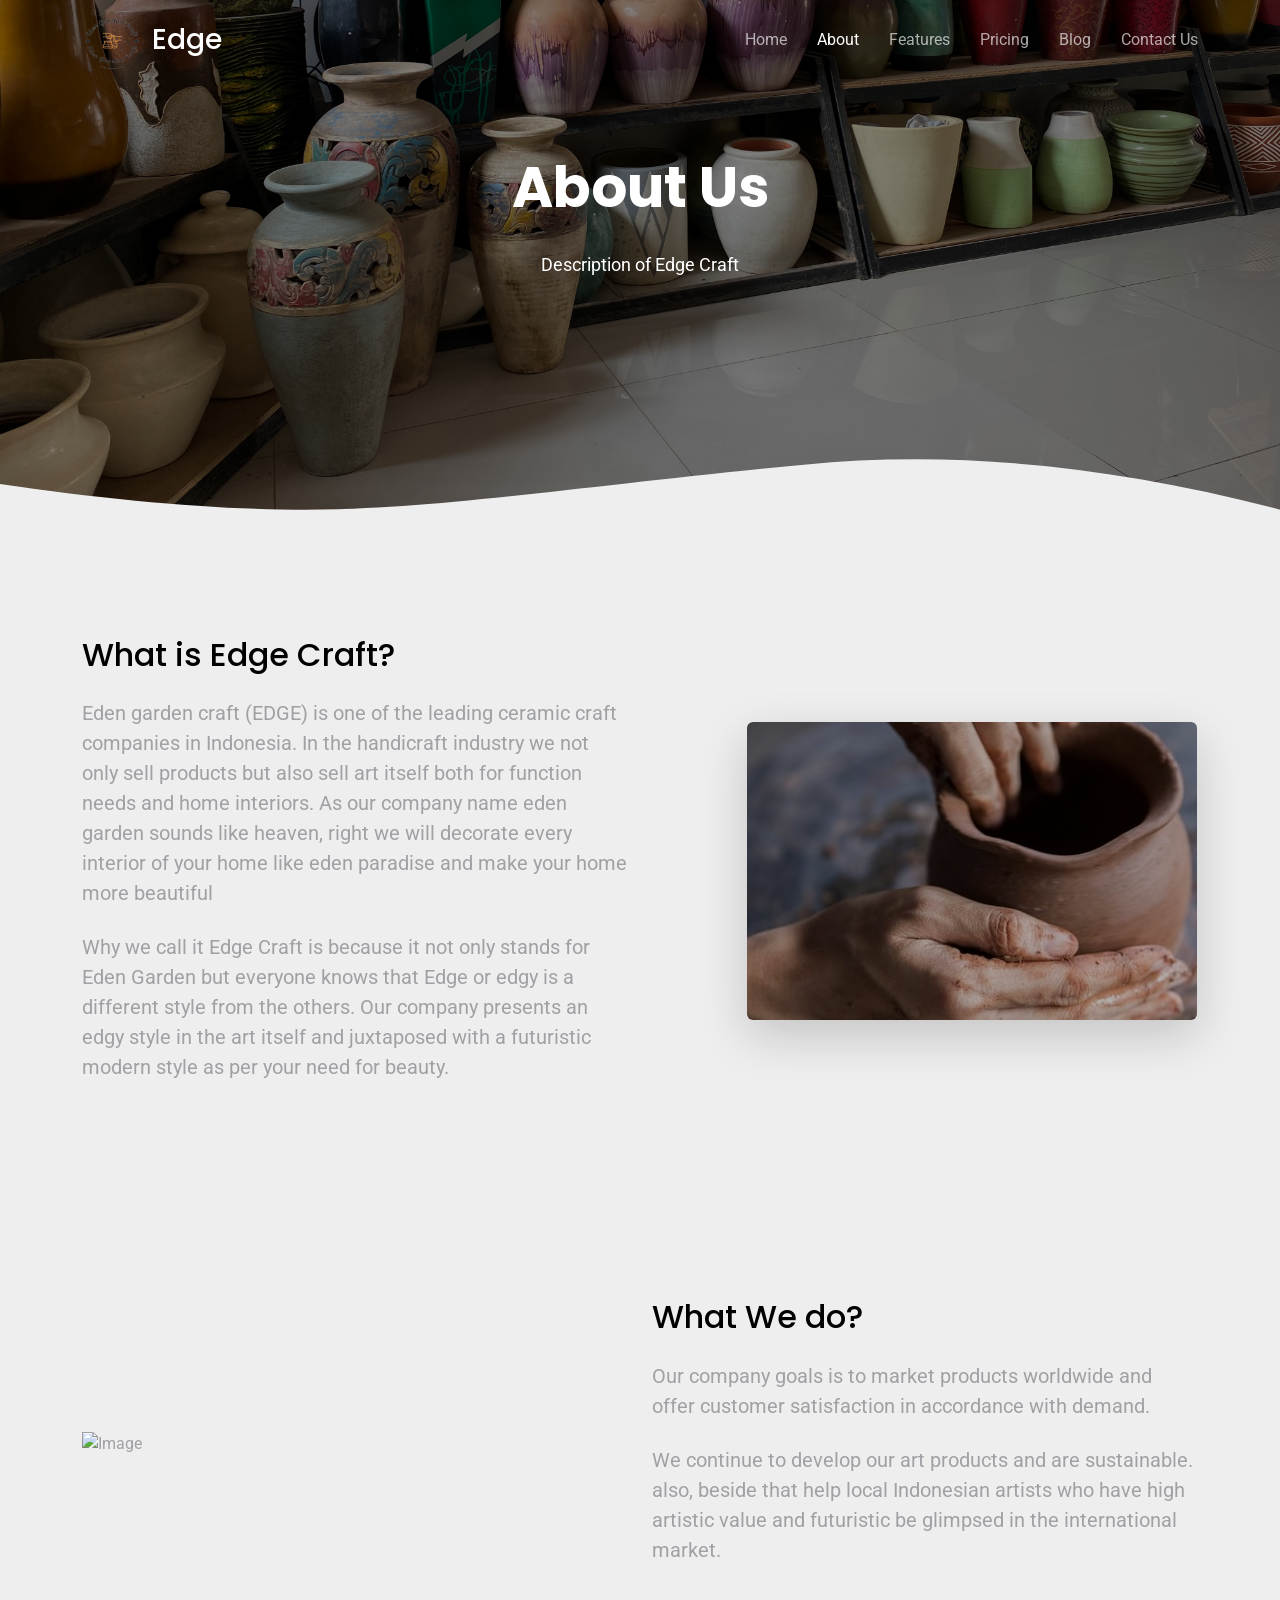
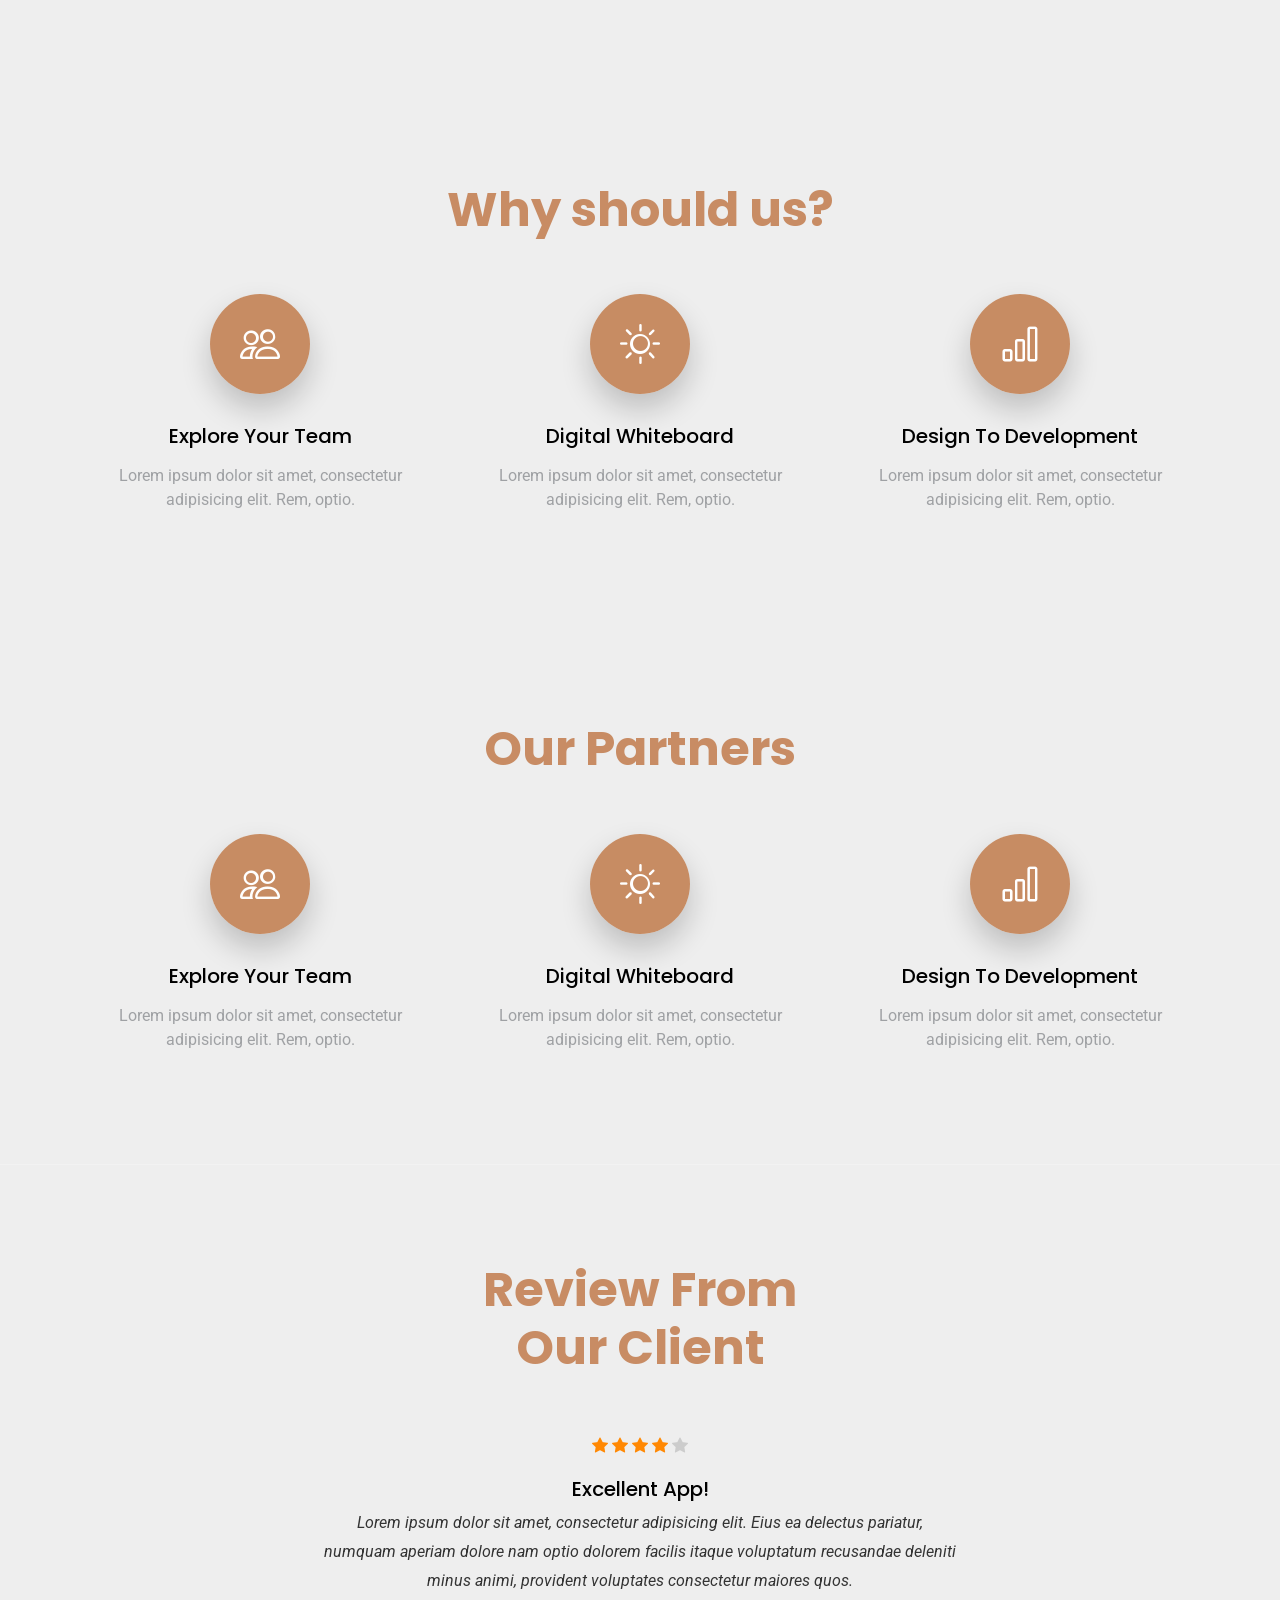
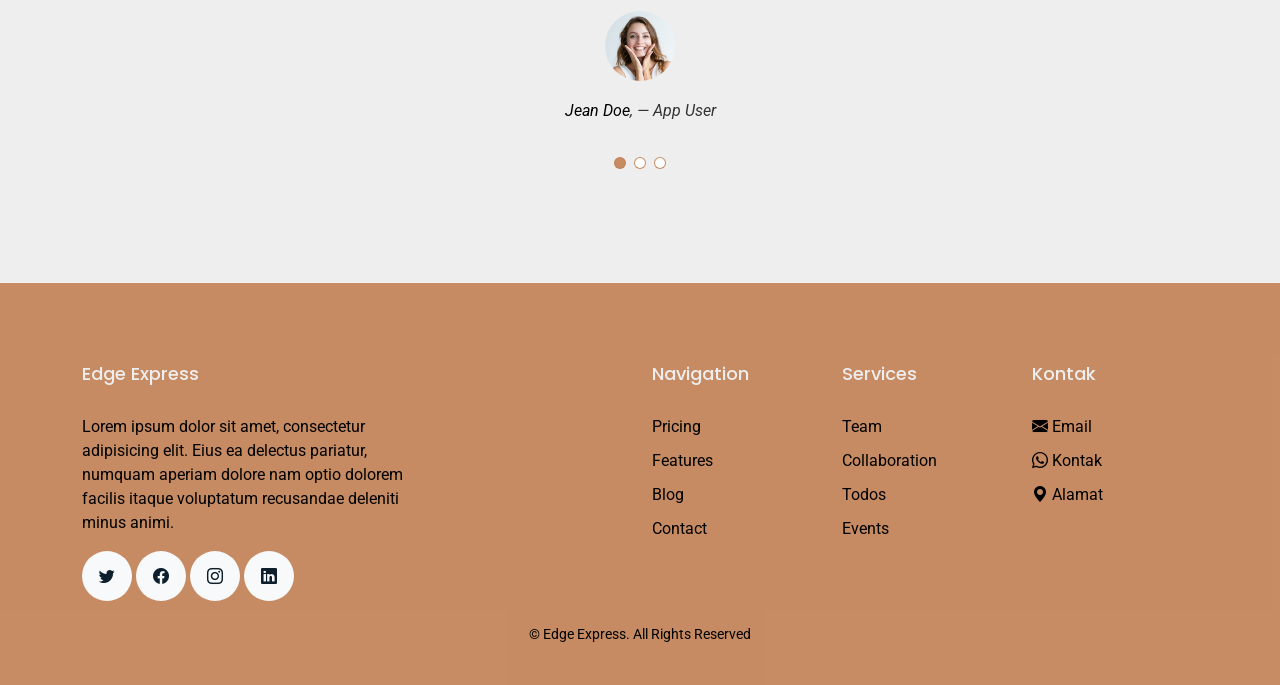
==== commit c1ab52e3: "update 1.4" ====
--- a/about.html
+++ b/about.html
@@ -19,7 +19,7 @@
     />
 
     <!-- Vendor CSS Files -->
-    <link href="assets/vendor/aos/aos.css" rel="stylesheet" />
+    <link href="https://unpkg.com/aos@2.3.1/dist/aos.css" rel="stylesheet">
     <link
       href="assets/vendor/bootstrap/css/bootstrap.min.css"
       rel="stylesheet"
@@ -28,7 +28,6 @@
       href="assets/vendor/bootstrap-icons/bootstrap-icons.css"
       rel="stylesheet"
     />
-    <link href="assets/vendor/boxicons/css/boxicons.min.css" rel="stylesheet" />
     <link href="assets/vendor/swiper/swiper-bundle.min.css" rel="stylesheet" />
 
     <!-- Template Main CSS File -->
@@ -462,12 +461,12 @@
     ></a>
 
     <!-- Vendor JS Files -->
-    <script src="assets/vendor/aos/aos.js"></script>
     <script src="assets/vendor/bootstrap/js/bootstrap.bundle.min.js"></script>
     <script src="assets/vendor/swiper/swiper-bundle.min.js"></script>
-    <script src="assets/vendor/php-email-form/validate.js"></script>
+    <script src="https://unpkg.com/aos@2.3.1/dist/aos.js"></script>
 
     <!-- Template Main JS File -->
     <script src="assets/js/main.js"></script>
+    <script src="assets/js/vendor.js"></script>
   </body>
 </html>
--- a/assets/css/style.css
+++ b/assets/css/style.css
@@ -116,8 +116,7 @@
 }
 
 .btn.btn-brown,
-.btn-detail,
-.btn.btn-brown-detail {
+.btn-detail {
   background: var(--main-bg-color);
   color: #fff;
   box-shadow: 0px 2px 4px rgba(0, 0, 0, 0.4);
@@ -125,7 +124,8 @@
 }
 
 .btn.btn-brown:hover,
-.btn-detail:hover {
+.btn-detail:hover,
+.btn-product:hover {
   background: var(--hover-bg-color);
   scale: 1.1;
   color: white;
@@ -133,6 +133,14 @@
 
 .btn.btn-brown-detail:hover {
   background: var(--hover-bg-color);
+}
+
+.btn-product {
+  background: var(--main-bg-color);
+  color: #fff;
+  box-shadow: 0px 2px 4px rgba(0, 0, 0, 0.4);
+  transition: 0.3s ease-in-out;
+  padding: 10px !important;
 }
 
 /* Feature 1 */
@@ -380,171 +388,158 @@
   width: 100%;
 }
 
-.php-email-form .error-message {
-  display: none;
-  color: #fff;
-  background: #ed3c0d;
-  text-align: left;
-  padding: 15px;
+/*--------------------------------------------------------------
+# Portfolio
+--------------------------------------------------------------*/
+.portfolio .portfolio-item {
+  margin-bottom: 20px;
+}
+
+.portfolio #portfolio-flters {
+  padding: 0;
+  margin: 0 auto 20px auto;
+  list-style: none;
+  text-align: center;
+}
+
+.portfolio #portfolio-flters li {
+  cursor: pointer;
+  display: inline-block;
+  padding: 8px 15px 10px 15px;
+  font-size: 14px;
   font-weight: 600;
-}
-
-.php-email-form .error-message br + br {
-  margin-top: 25px;
-}
-
-.php-email-form .sent-message {
-  display: none;
-  color: #fff;
-  background: #18d26e;
-  text-align: center;
-  padding: 15px;
-  font-weight: 600;
-}
-
-.php-email-form .loading {
-  display: none;
-  background: #fff;
-  text-align: center;
-  padding: 15px;
-}
-
-.php-email-form .loading:before {
-  content: "";
-  display: inline-block;
-  border-radius: 50%;
-  width: 24px;
-  height: 24px;
-  margin: 0 10px -6px 0;
-  border: 3px solid #18d26e;
-  border-top-color: #eee;
-  animation: animate-loading 1s linear infinite;
-}
-
-.php-email-form textarea {
-  min-height: 160px;
-}
-
-@keyframes animate-loading {
-  0% {
-    transform: rotate(0deg);
-  }
-
-  100% {
-    transform: rotate(360deg);
-  }
-}
-
-/* Blog */
-.post-entry {
-  margin-bottom: 60px;
-  text-align: center;
-  transition: 0.3s ease-in-out;
-  padding: 30px;
-  border-radius: 10px;
-}
-
-.post-entry:hover {
-  box-shadow: var(--box-shadow);
-}
-
-.post-entry img {
+  line-height: 1;
+  text-transform: uppercase;
+  color: #444444;
+  margin-bottom: 5px;
+  transition: all 0.3s ease-in-out;
+  border-radius: 3px;
+  margin-top: 2rem;
+}
+
+.portfolio #portfolio-flters li:hover,
+.portfolio #portfolio-flters li.filter-active {
+  color: #fff;
+  background: var(--hover-bg-color);
+}
+
+.portfolio #portfolio-flters li:last-child {
+  margin-right: 0;
+}
+
+.portfolio .portfolio-wrap {
+  transition: 0.3s;
+  position: relative;
+  overflow: hidden;
+  z-index: 1;
+  background: white;
+}
+
+.portfolio .portfolio-wrap img {
   width: 100%;
   height: 100%;
-  margin-top: -100px;
-  aspect-ratio: 0.7;
-}
-
-.post-entry .post-text h3 {
-  font-size: 18px;
+  aspect-ratio: 1.2;
+  object-fit: contain;
+  margin: 10px 0;
+}
+
+.portfolio .portfolio-wrap .portfolio-info {
   color: #000000;
-}
-
-.post-entry .post-text h3 a {
-  text-decoration: none;
-  color: #000000;
-}
-
-.btn-detail {
-  padding: 10px !important;
-}
-
-.sidebar-box {
-  margin-bottom: 30px;
-  padding: 25px;
+  text-align: center;
+}
+
+.portfolio .portfolio-wrap .portfolio-info h4 {
+  font-size: 16px;
+  font-weight: 600;
+}
+
+@media screen and (max-width: 768px) {
+  .portfolio .portfolio-wrap .portfolio-info h4 {
+    font-size: 14px; /* Ukuran font pada layar yang lebih kecil */
+  }
+  .portfolio .portfolio-wrap .portfolio-info p {
+    font-size: 12px; /* Ukuran font pada layar yang lebih kecil */
+  }
+}
+
+.portfolio .portfolio-wrap:hover {
+  cursor: pointer;
+  scale: 1.1;
+  box-shadow: 0px 0 30px rgba(85, 98, 112, 0.1);
+}
+
+/*--------------------------------------------------------------
+# Portfolio Details
+--------------------------------------------------------------*/
+.portfolio-details {
+  padding-top: 40px;
+}
+
+.portfolio-details .portfolio-details-slider img {
+  margin-top: 3rem;
+  object-fit: contain;
+  aspect-ratio: 3/2;
+  width: 100%;
+}
+
+.portfolio-details .portfolio-details-slider .swiper-pagination {
+  margin-top: 20px;
+  position: relative;
+}
+
+.portfolio-details
+  .portfolio-details-slider
+  .swiper-pagination
+  .swiper-pagination-bullet {
+  width: 12px;
+  height: 12px;
+  background-color: #fff;
+  opacity: 1;
+  border: 1px solid var(--main-bg-color);
+}
+
+.portfolio-details
+  .portfolio-details-slider
+  .swiper-pagination
+  .swiper-pagination-bullet-active {
+  background-color: var(--hover-bg-color);
+}
+
+.portfolio-details .portfolio-info {
+  padding: 30px;
+  box-shadow: 0px 0 30px rgba(85, 98, 112, 0.08);
+}
+
+.portfolio-details .portfolio-info h3 {
+  font-size: 22px;
+  font-weight: 700;
+  margin-bottom: 20px;
+  padding-bottom: 20px;
+  border-bottom: 1px solid #eee;
+}
+
+.portfolio-details .portfolio-info ul {
+  list-style: none;
+  padding: 0;
   font-size: 15px;
-  width: 100%;
-  float: right;
-  background: #fff;
-}
-
-.sidebar-box *:last-child {
-  margin-bottom: 0;
-}
-
-.sidebar-box h3 {
-  font-size: 18px;
-  margin-bottom: 15px;
-}
-
-.detail {
-  margin-top: -100px;
-}
-
-.categories li,
-.sidelink li {
-  position: relative;
-  margin-bottom: 10px;
-  padding-bottom: 10px;
-  border-bottom: 1px dotted gray("300");
-  list-style: none;
-}
-
-.categories li:last-child,
-.sidelink li:last-child {
-  margin-bottom: 0;
-  border-bottom: none;
-  padding-bottom: 0;
-}
-
-.categories li a,
-.sidelink li a {
-  text-decoration: none;
-  display: block;
-}
-
-.categories li a span,
-.sidelink li a span {
-  position: absolute;
-  right: 0;
-  top: 0;
-  color: #ccc;
-}
-
-.categories li.active a,
-.sidelink li.active a {
-  text-decoration: none;
-  color: #000000;
-  font-style: italic;
-}
-@media (max-width: 787px) {
-  .row.my-5 {
-    display: flex;
-    flex-wrap: wrap;
-  }
-
-  .col-md-8.blog-content,
-  .col-md-4.sidebar {
-    width: 100%;
-  }
-
-  .col-md-8 {
-    order: 2 !important;
-  }
-
-  .col-md-4 {
-    order: 1 !important;
-  }
+}
+
+.portfolio-details .portfolio-info ul li + li {
+  margin-top: 10px;
+}
+
+.portfolio-details .portfolio-description {
+  padding-top: 30px;
+}
+
+.portfolio-details .portfolio-description h2 {
+  font-size: 26px;
+  font-weight: 700;
+  margin-bottom: 20px;
+}
+
+.portfolio-details .portfolio-description p {
+  padding: 0;
 }
 
 /*--------------------------------------------------------------
@@ -807,11 +802,9 @@
   object-fit: contain;
 }
 .card .profile-details {
-  display: flex;
-  align-items: center;
-  justify-content: space-between;
   column-gap: 12px;
   padding: 15px;
+  text-align: center;
 }
 
 .profile-details .name {
@@ -846,12 +839,22 @@
   font-size: 18px;
 }
 
+.thumbnail {
+  position: relative;
+  margin: 1.3rem 0;
+  height: 170px;
+}
+
 .btn-catalog {
-  background-image: linear-gradient(rgba(0, 0, 0, 0.5), rgba(0, 0, 0, 0.5)),
-    url("../img/bg-catalog.jpg");
-  background-size: cover;
-  background-position: center;
-  padding: 5rem !important;
+  position: absolute;
+  top: 70%;
+  left: 50%;
+  transform: translate(-50%, -50%);
+  z-index: 1;
+}
+
+.img-thumbnail {
+  filter: brightness(0.5);
 }
 
 .img-about {
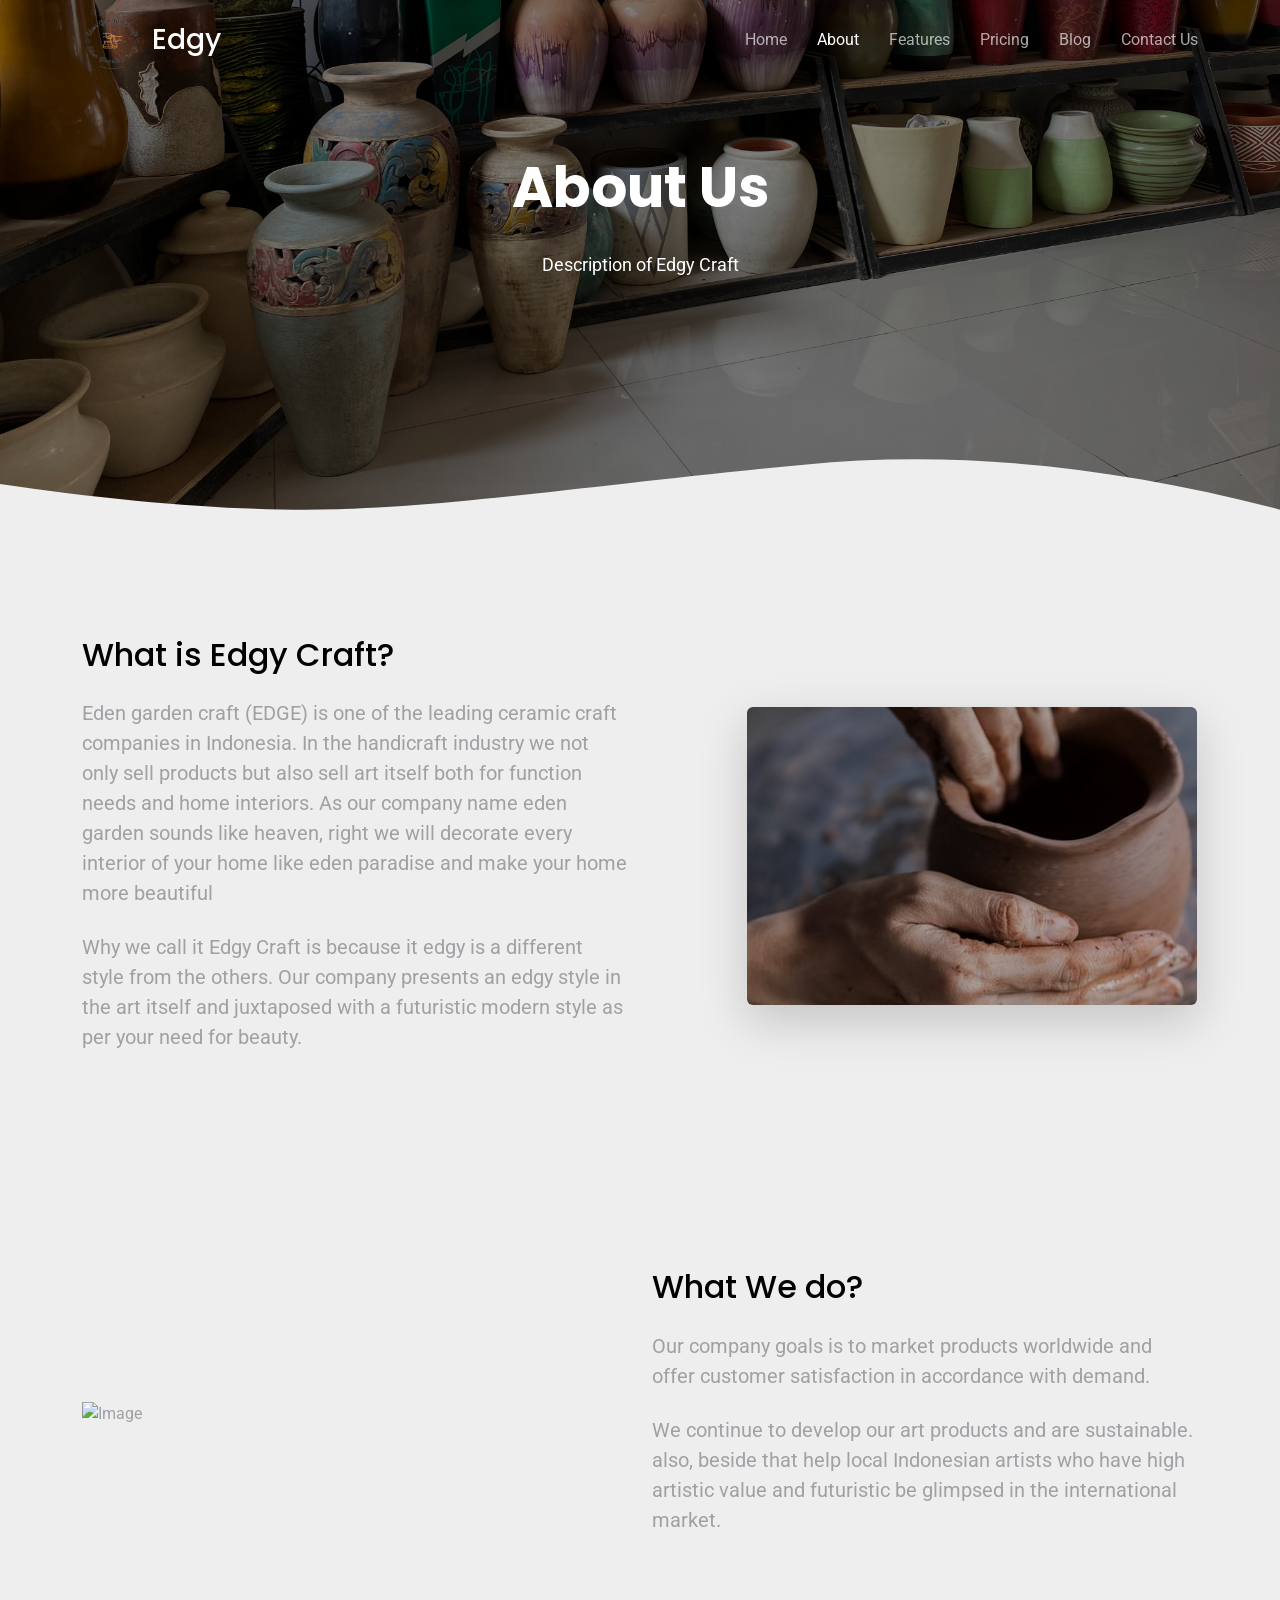
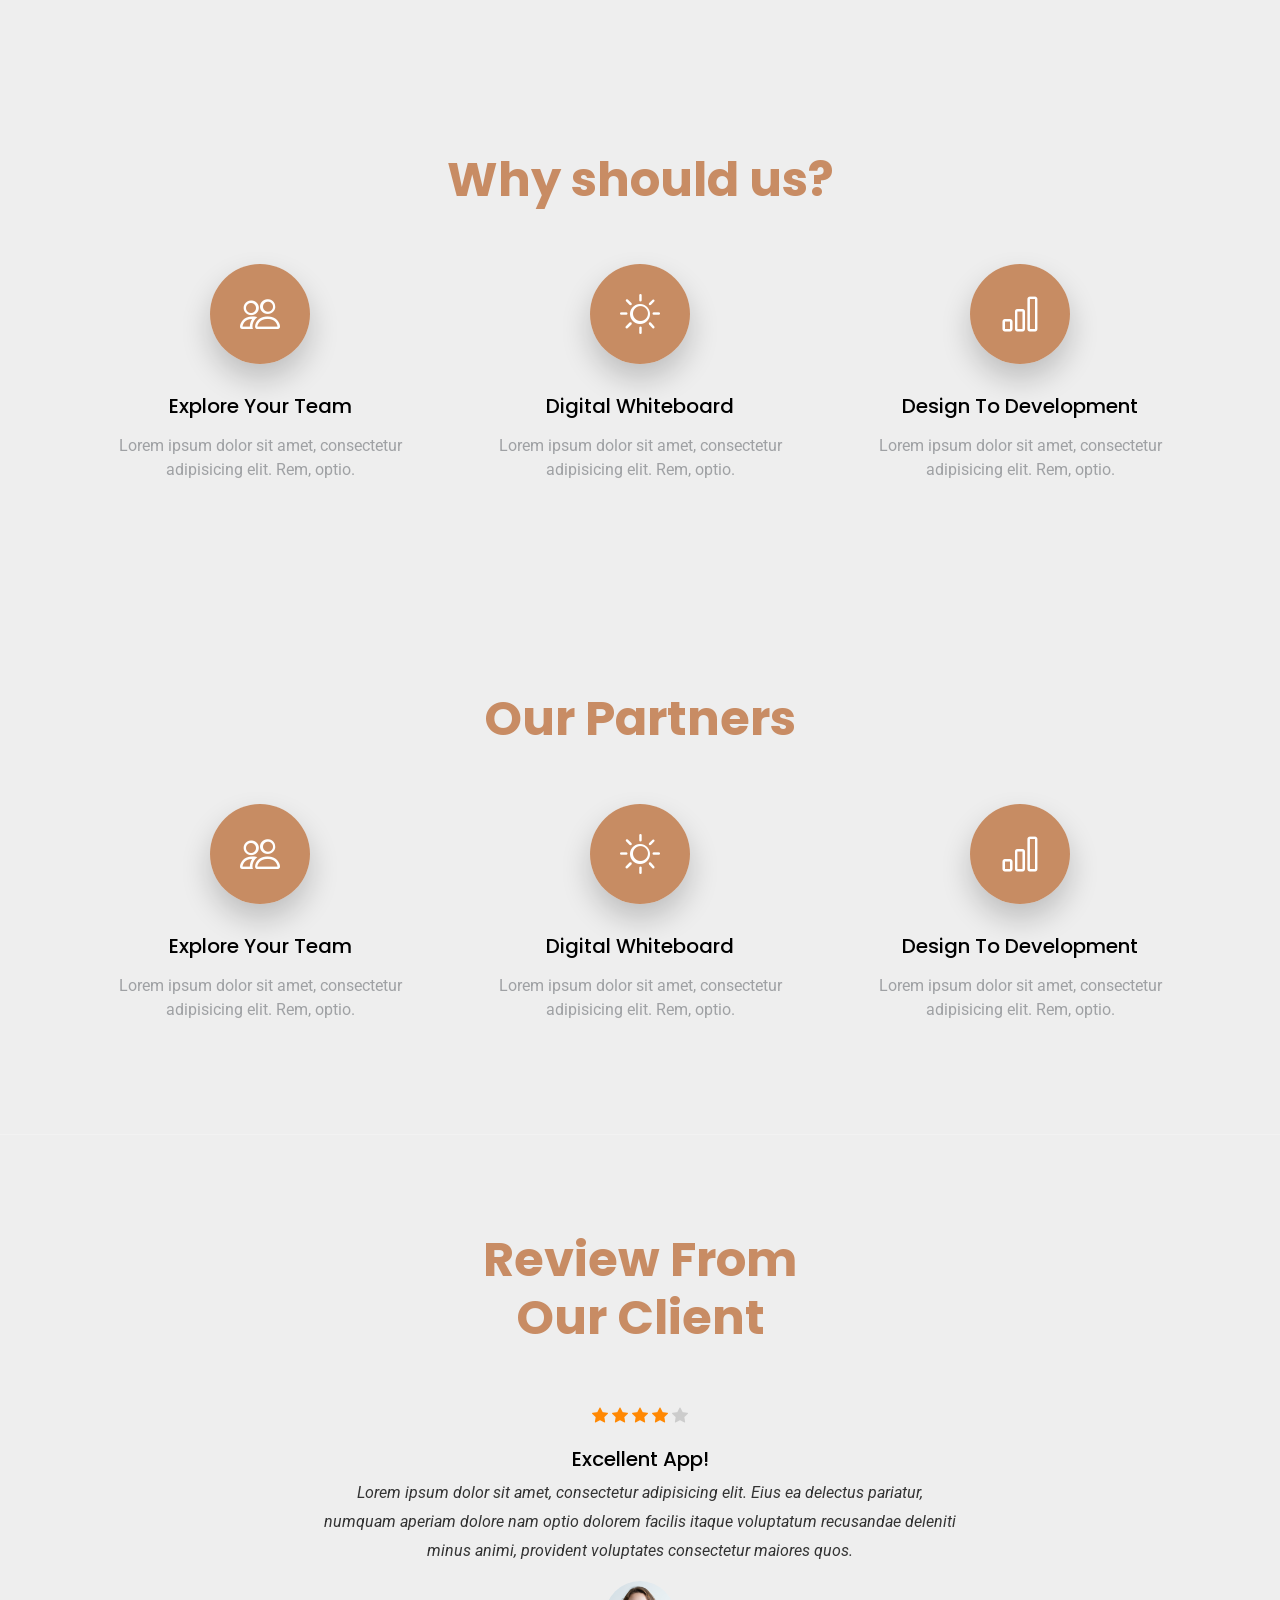
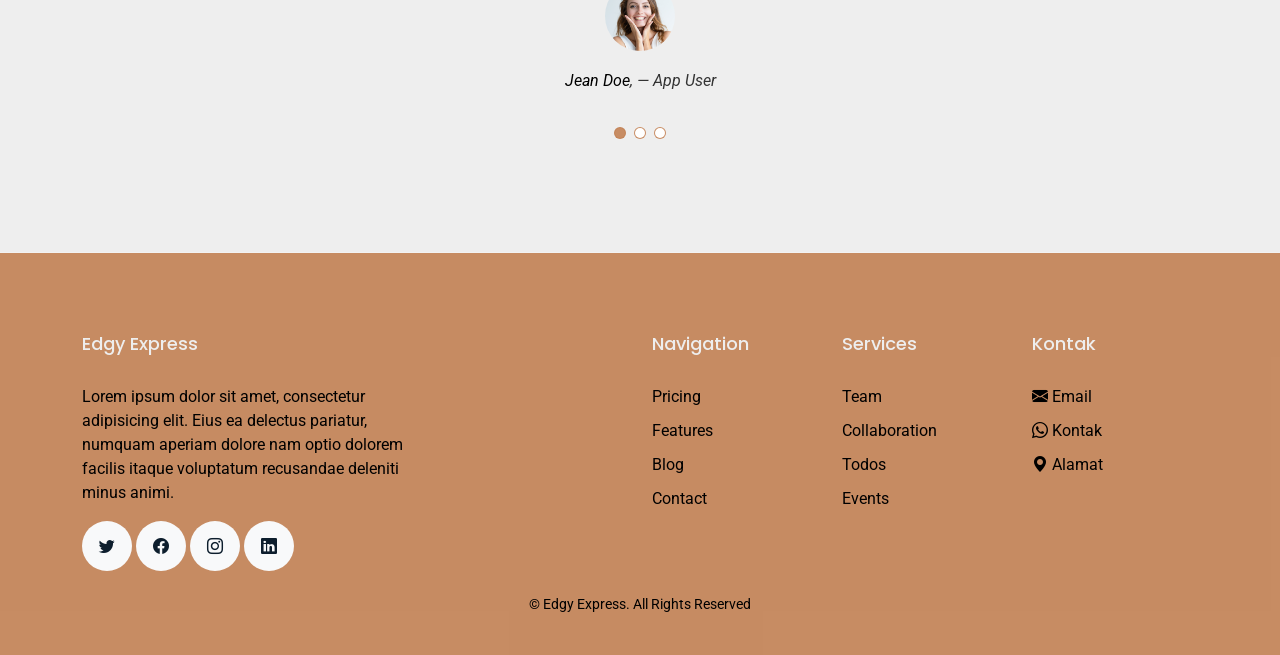
==== commit 03e0c276: "update" ====
--- a/about.html
+++ b/about.html
@@ -4,7 +4,7 @@
     <meta charset="utf-8" />
     <meta content="width=device-width, initial-scale=1.0" name="viewport" />
 
-    <title>Edge Craft About</title>
+    <title>Edgy Craft About</title>
     <meta content="" name="description" />
     <meta content="" name="keywords" />
 
@@ -40,7 +40,7 @@
       <div class="container d-flex justify-content-between align-items-center">
         <div class="logo d-flex align-items-center">
         <img src="assets/img/icon.png" alt="" class="img-fluid">
-        <h1><a href="index.html">Edge</a></h1>
+        <h1><a href="index.html">Edgy</a></h1>
         <!-- Uncomment below if you prefer to use an image logo -->
       </div>
 
@@ -102,7 +102,7 @@
                     About Us
                   </h1>
                   <p class="mb-5" data-aos="fade-up" data-aos-delay="100">
-                    Description of Edge Craft 
+                    Description of Edgy Craft 
                   </p>
                 </div>
               </div>
@@ -115,11 +115,11 @@
         <div class="container">
           <div class="row align-items-center">
             <div class="col-md-6 me-auto">
-              <h2 class="mb-4">What is Edge Craft?</h2>
+              <h2 class="mb-4">What is Edgy Craft?</h2>
               <p class="mb-4 fs-5">
                 Eden garden craft (EDGE) is one of the leading ceramic craft companies in Indonesia. In the handicraft industry we not only sell products but also sell art itself both for function needs and home interiors.  As our company name eden garden sounds like heaven, right we will decorate every interior of your home like eden paradise and make your home more beautiful
                 <p class="mb-4 fs-5">
-                Why we call it Edge Craft is because it not only stands for Eden Garden but everyone knows that Edge or edgy is a different style from the others. Our company presents an edgy style in the art itself and juxtaposed with a futuristic modern style as per your need for beauty.
+                Why we call it Edgy Craft is because it edgy is a different style from the others. Our company presents an edgy style in the art itself and juxtaposed with a futuristic modern style as per your need for beauty.
                 </p>
               </p>
             </div>
@@ -390,7 +390,7 @@
       <div class="container">
         <div class="row">
           <div class="col-md-4 mb-4 mb-md-0">
-            <h3>Edge Express</h3>
+            <h3>Edgy Express</h3>
             <p>
               Lorem ipsum dolor sit amet, consectetur adipisicing elit. Eius ea
               delectus pariatur, numquam aperiam dolore nam optio dolorem
@@ -438,7 +438,7 @@
         <div class="row justify-content-center text-center">
           <div class="col-md-7">
             <p class="copyright">
-              &copy; Edge Express. All Rights Reserved
+              &copy; Edgy Express. All Rights Reserved
             </p>
             </div>
           </div>
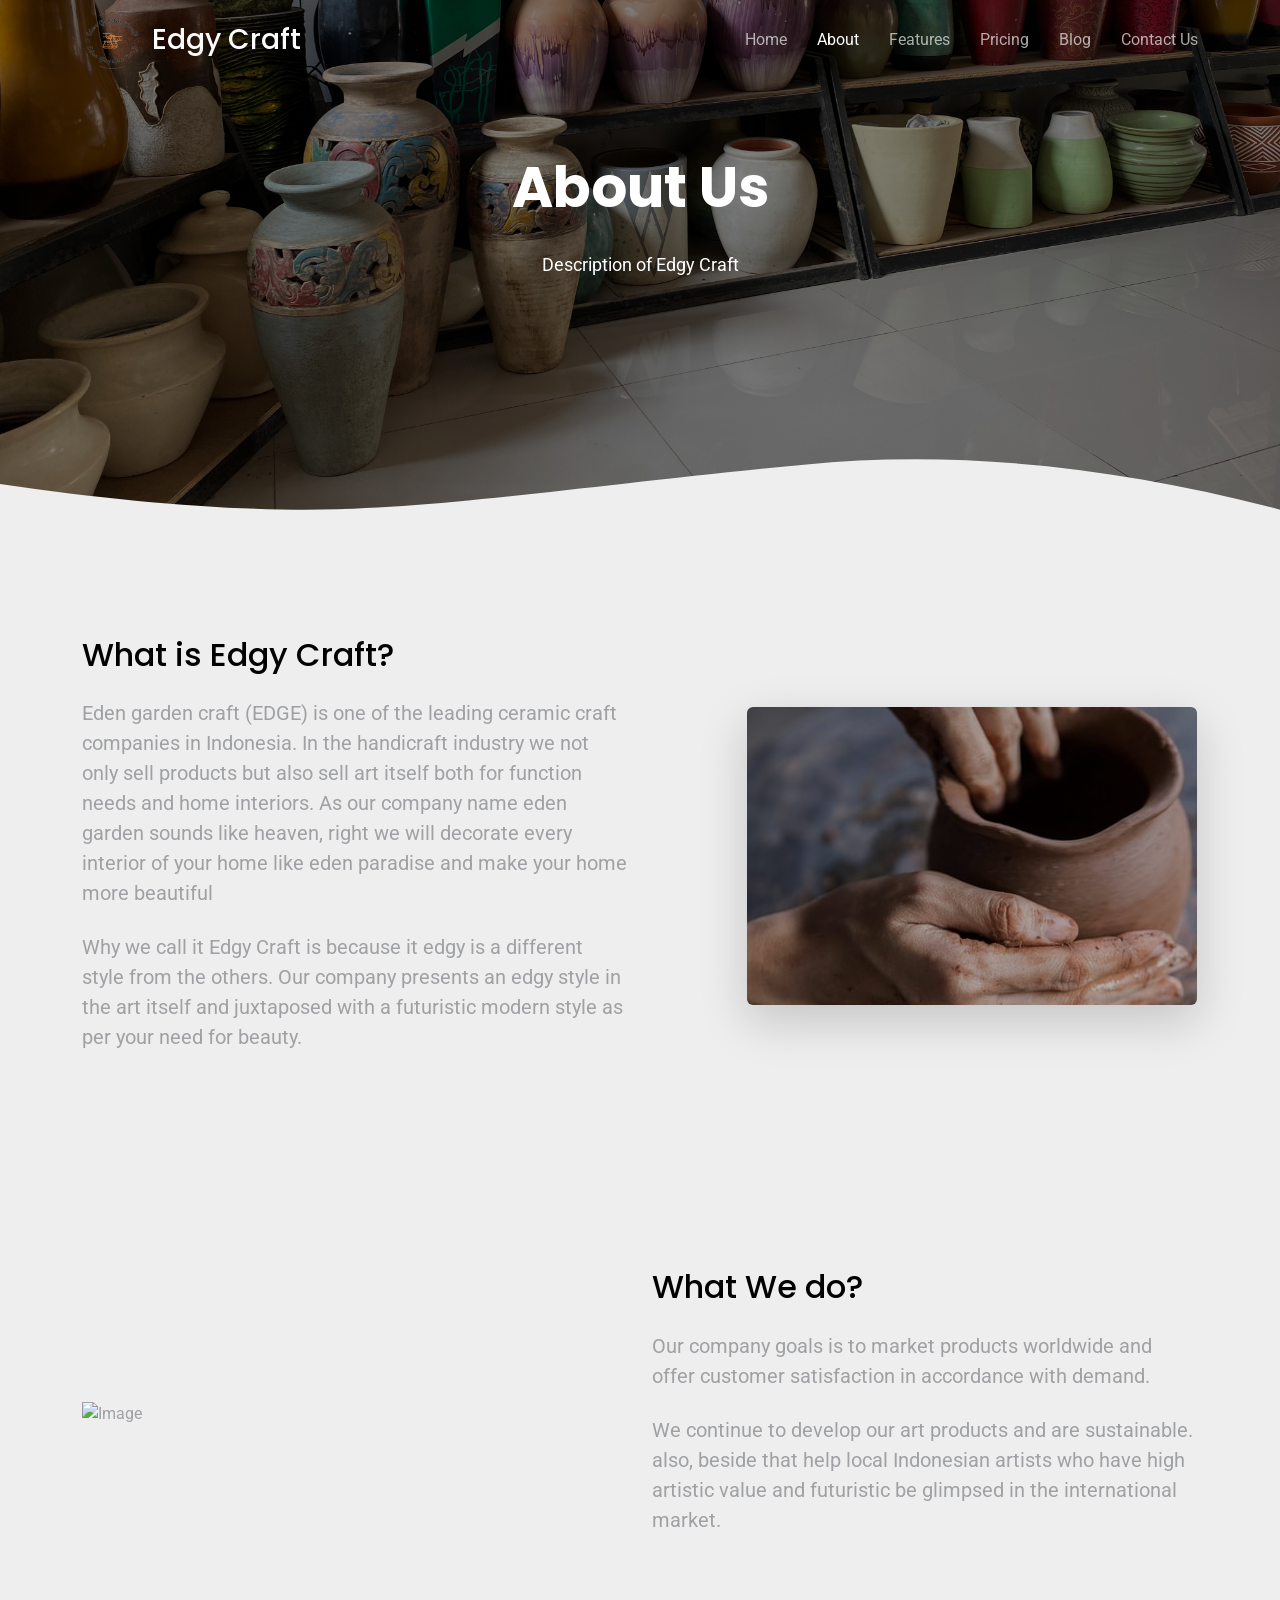
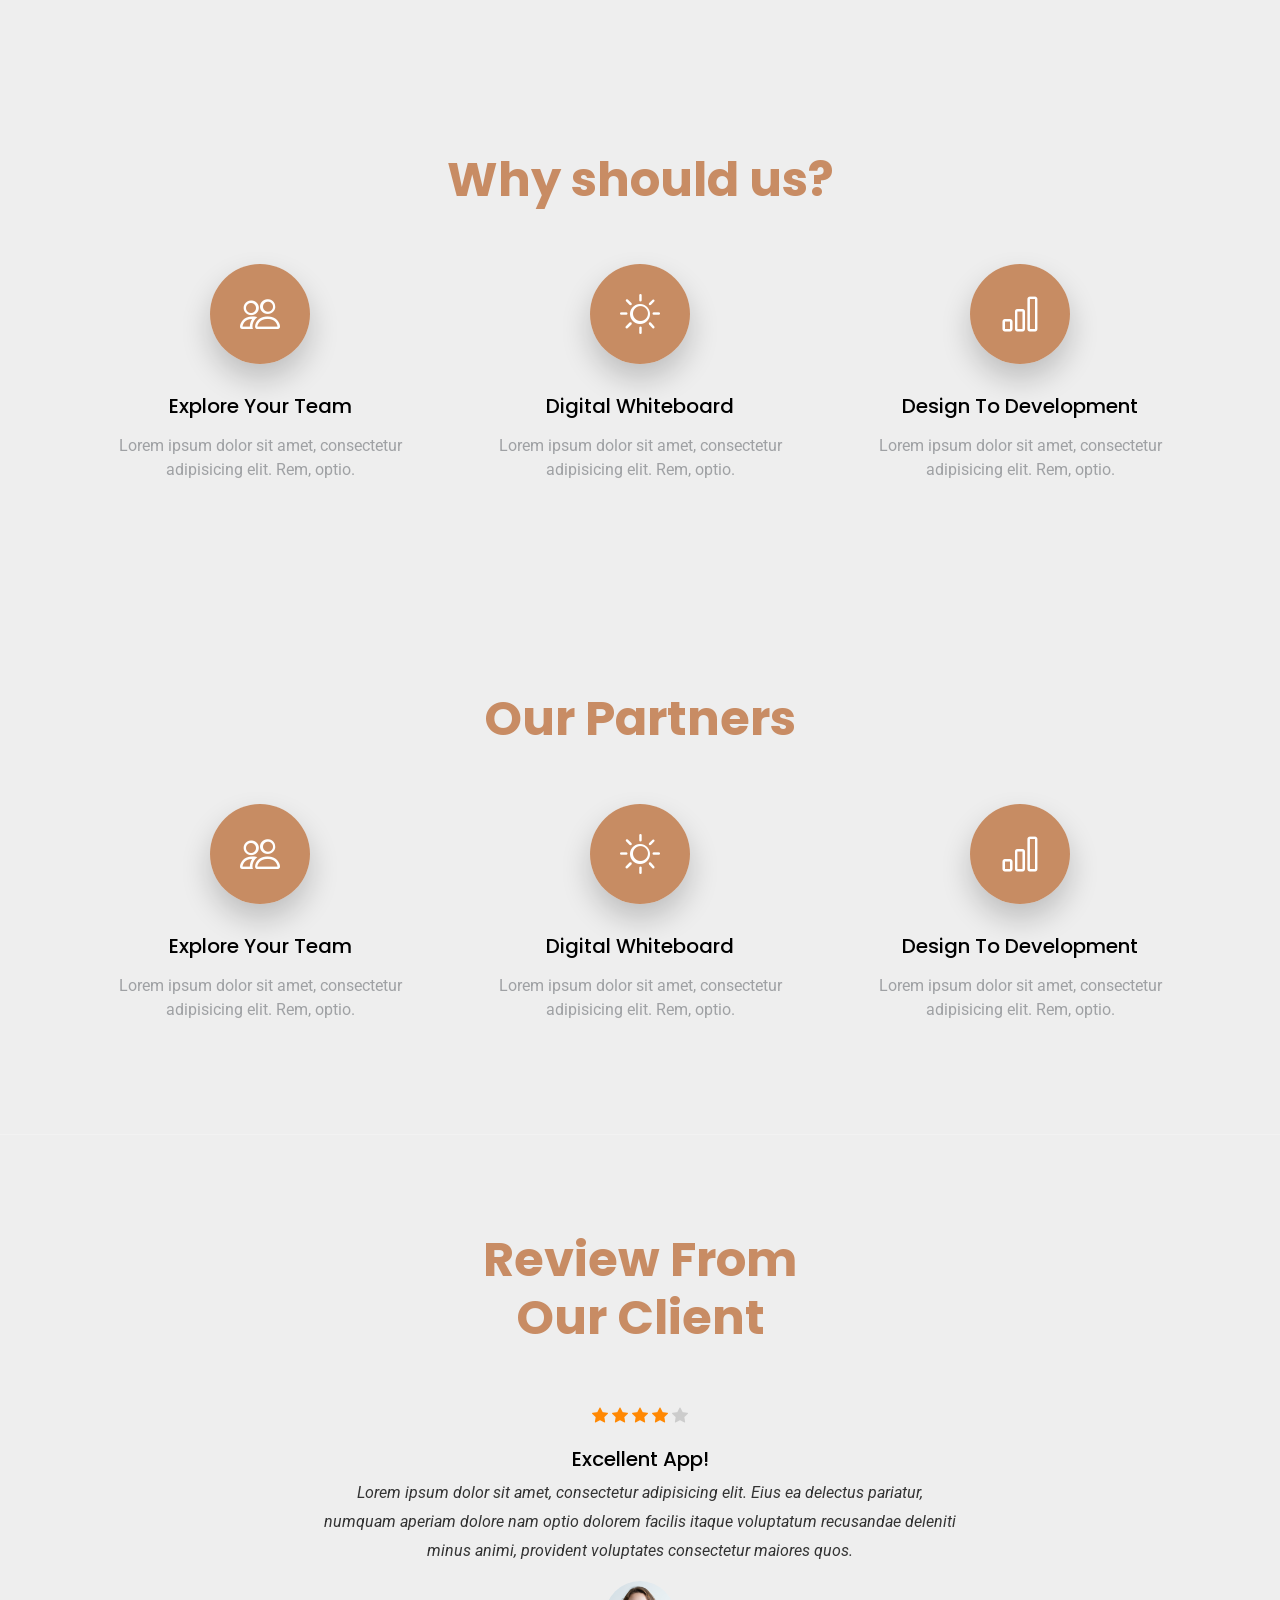
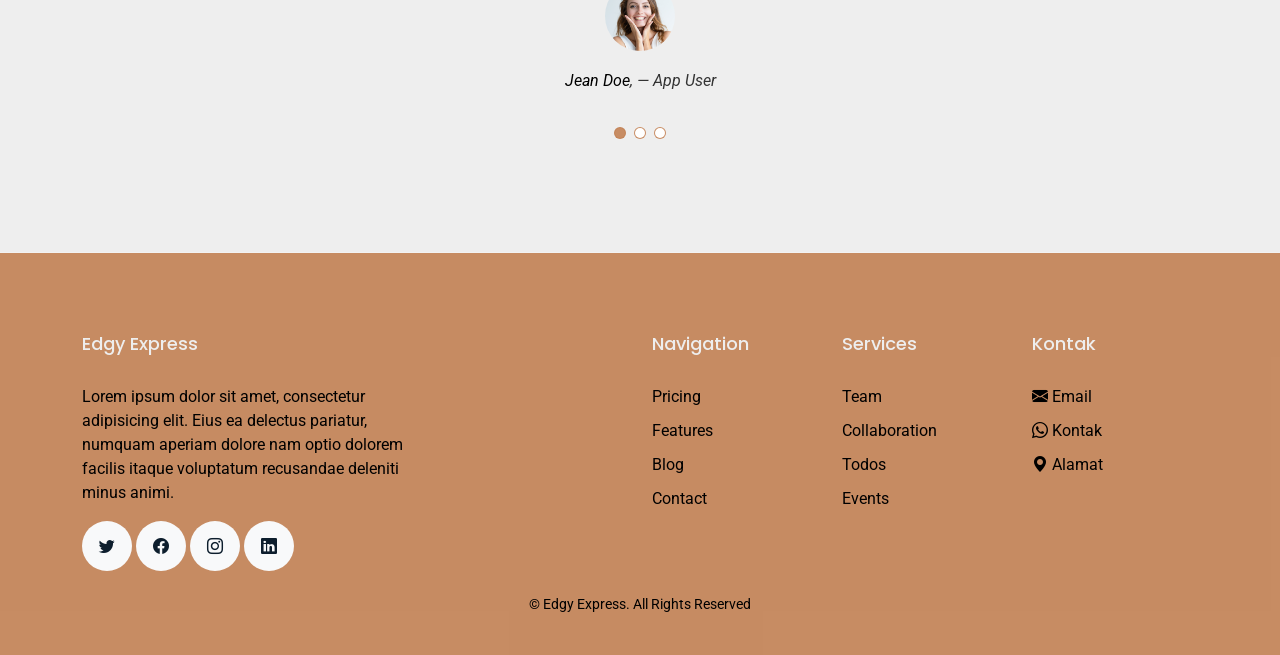
==== commit 982240a6: "update" ====
--- a/about.html
+++ b/about.html
@@ -40,7 +40,7 @@
       <div class="container d-flex justify-content-between align-items-center">
         <div class="logo d-flex align-items-center">
         <img src="assets/img/icon.png" alt="" class="img-fluid">
-        <h1><a href="index.html">Edgy</a></h1>
+        <h1><a href="index.html">Edgy Craft</a></h1>
         <!-- Uncomment below if you prefer to use an image logo -->
       </div>
 
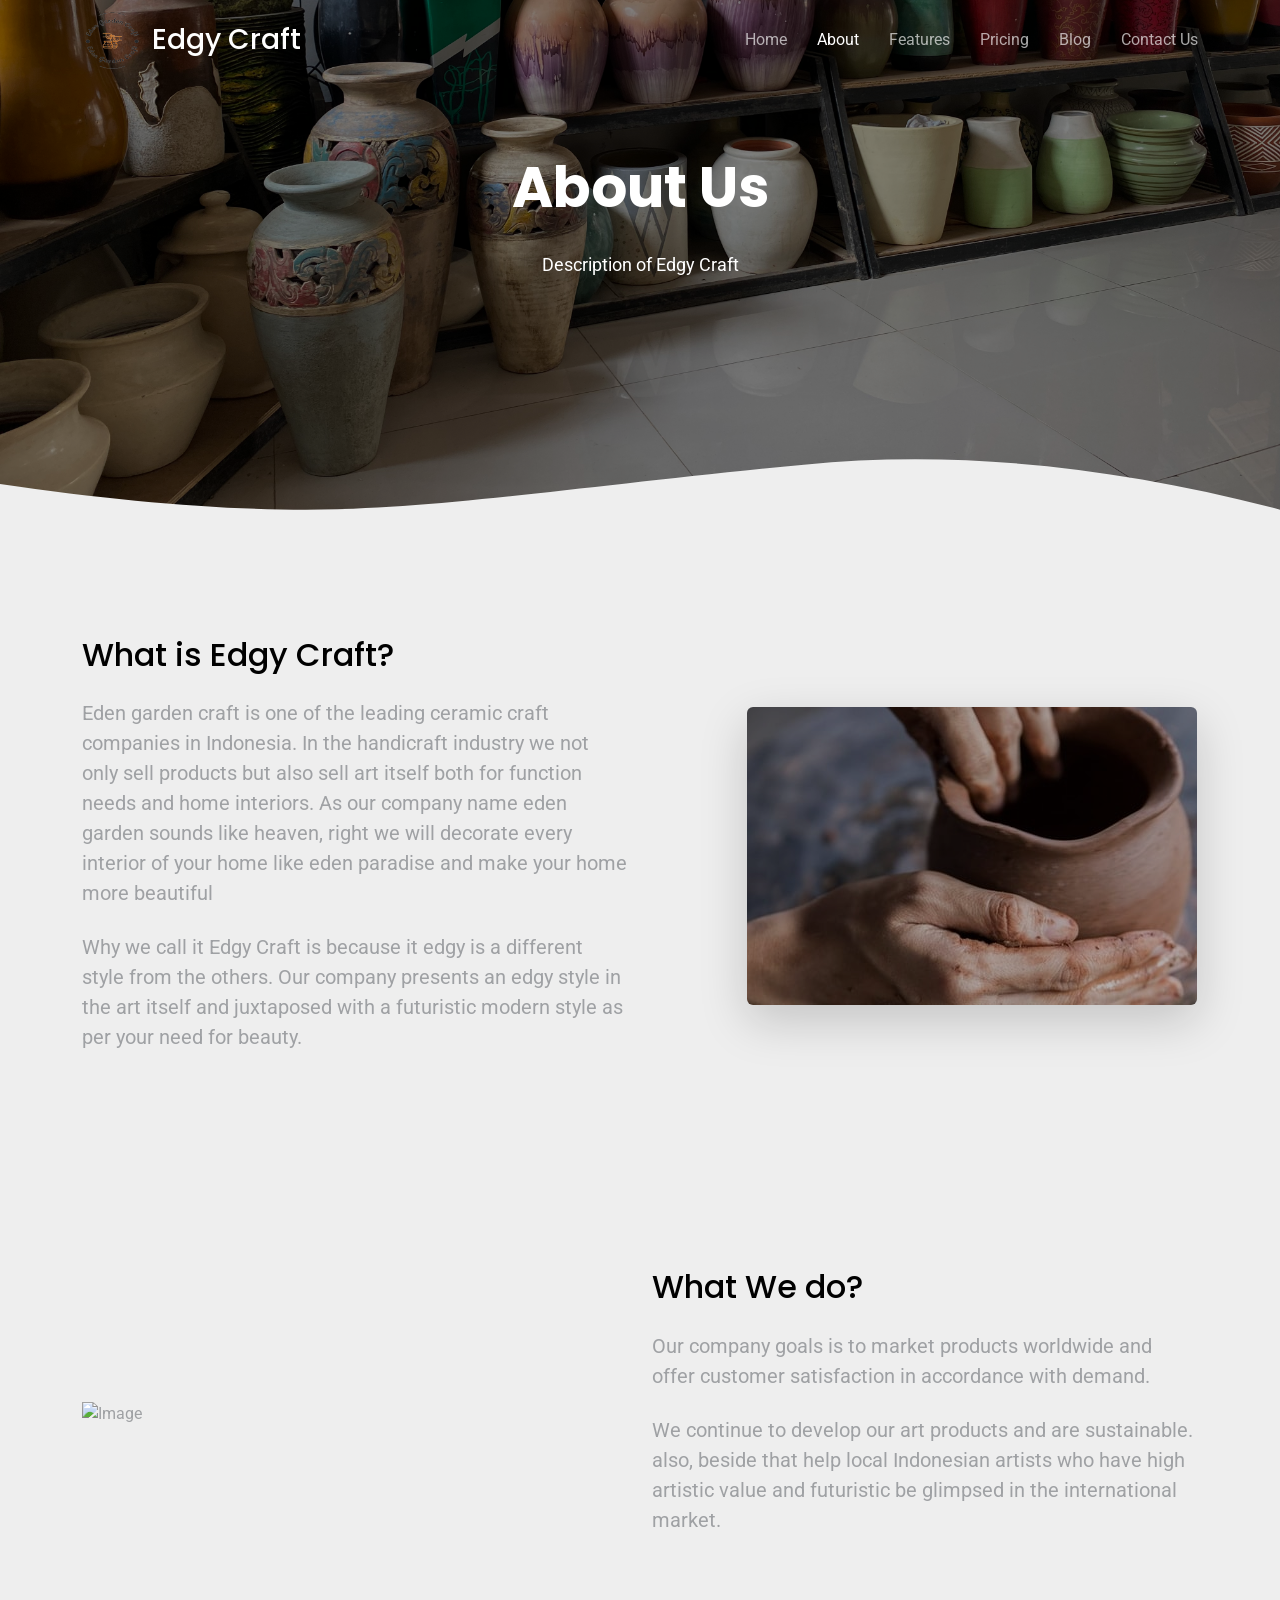
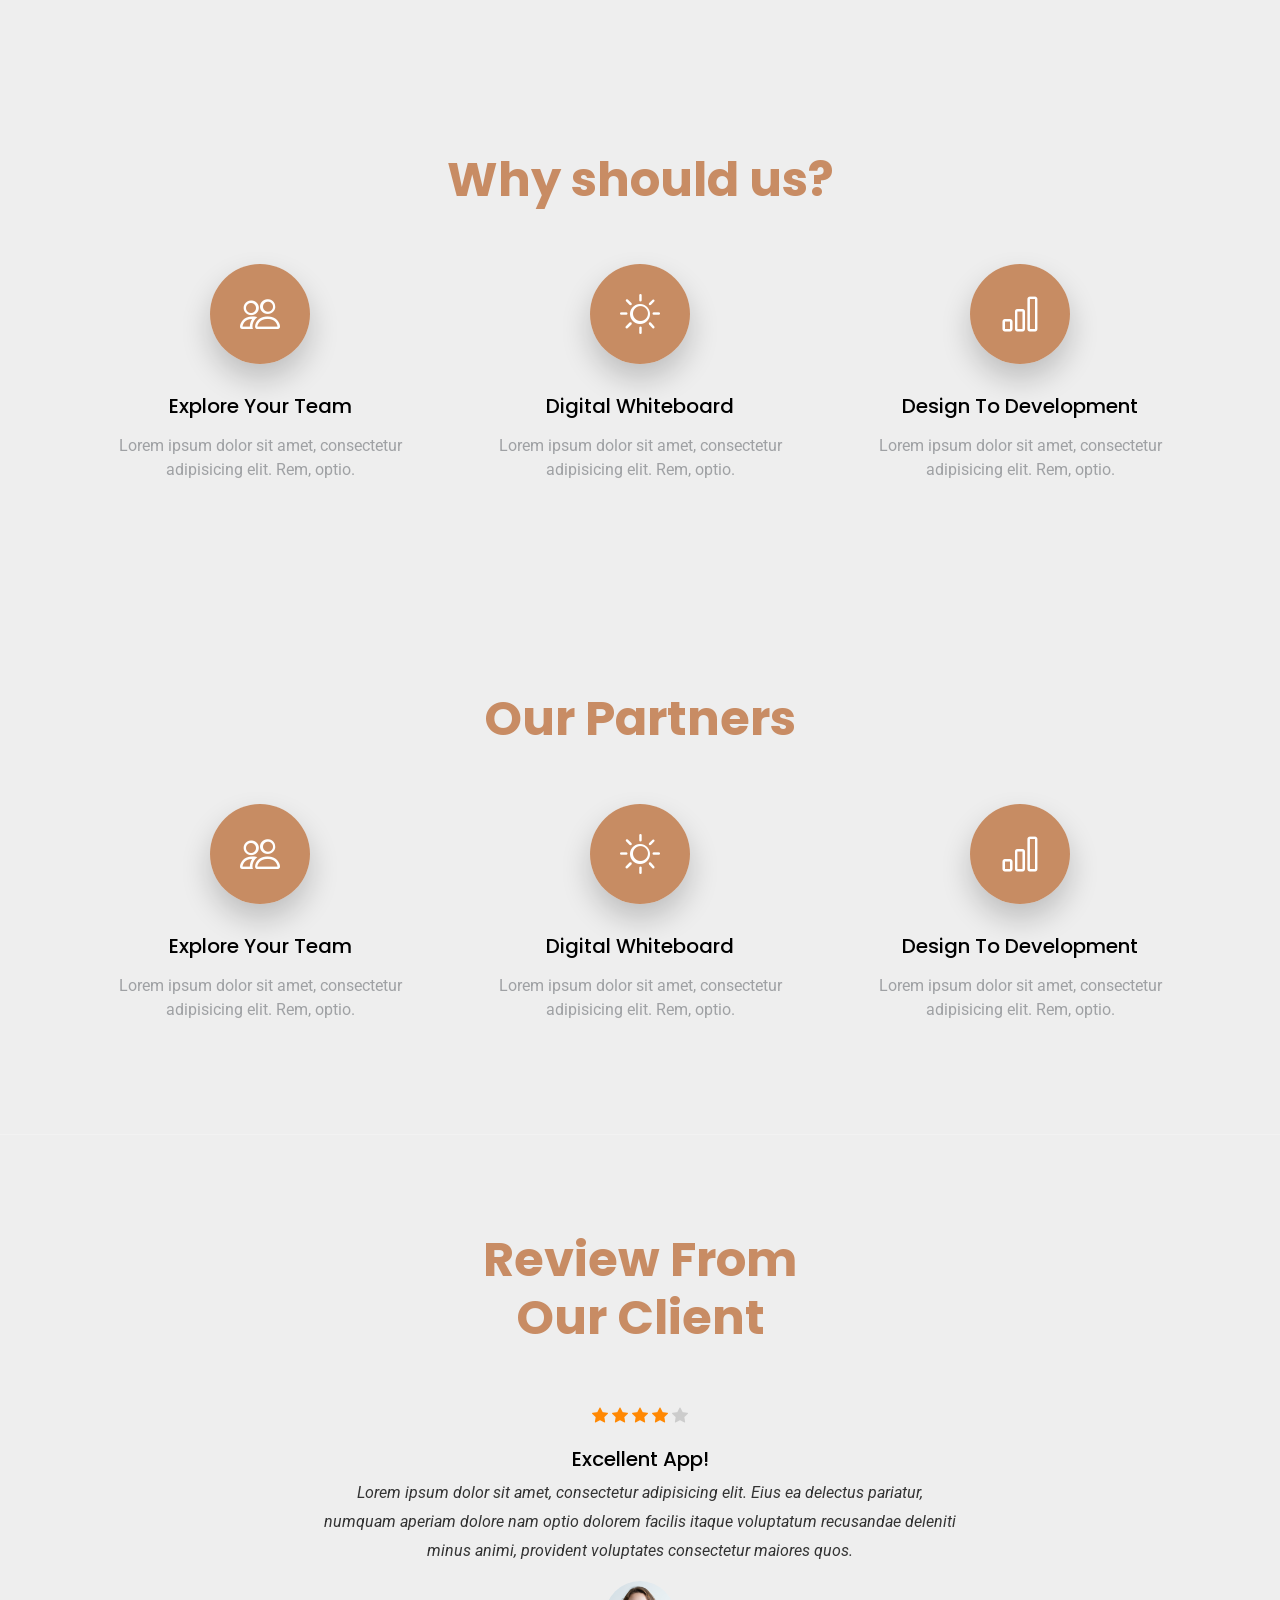
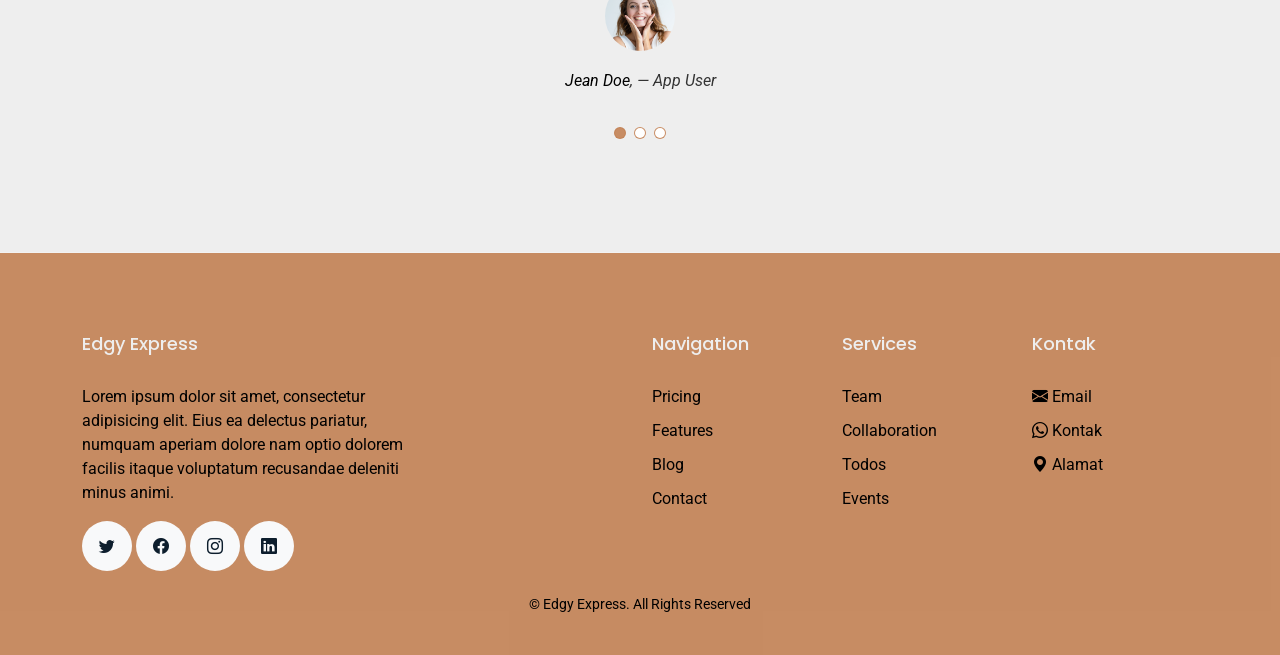
==== commit 2061dd91: "update" ====
--- a/about.html
+++ b/about.html
@@ -117,7 +117,7 @@
             <div class="col-md-6 me-auto">
               <h2 class="mb-4">What is Edgy Craft?</h2>
               <p class="mb-4 fs-5">
-                Eden garden craft (EDGE) is one of the leading ceramic craft companies in Indonesia. In the handicraft industry we not only sell products but also sell art itself both for function needs and home interiors.  As our company name eden garden sounds like heaven, right we will decorate every interior of your home like eden paradise and make your home more beautiful
+                Eden garden craft is one of the leading ceramic craft companies in Indonesia. In the handicraft industry we not only sell products but also sell art itself both for function needs and home interiors.  As our company name eden garden sounds like heaven, right we will decorate every interior of your home like eden paradise and make your home more beautiful
                 <p class="mb-4 fs-5">
                 Why we call it Edgy Craft is because it edgy is a different style from the others. Our company presents an edgy style in the art itself and juxtaposed with a futuristic modern style as per your need for beauty.
                 </p>
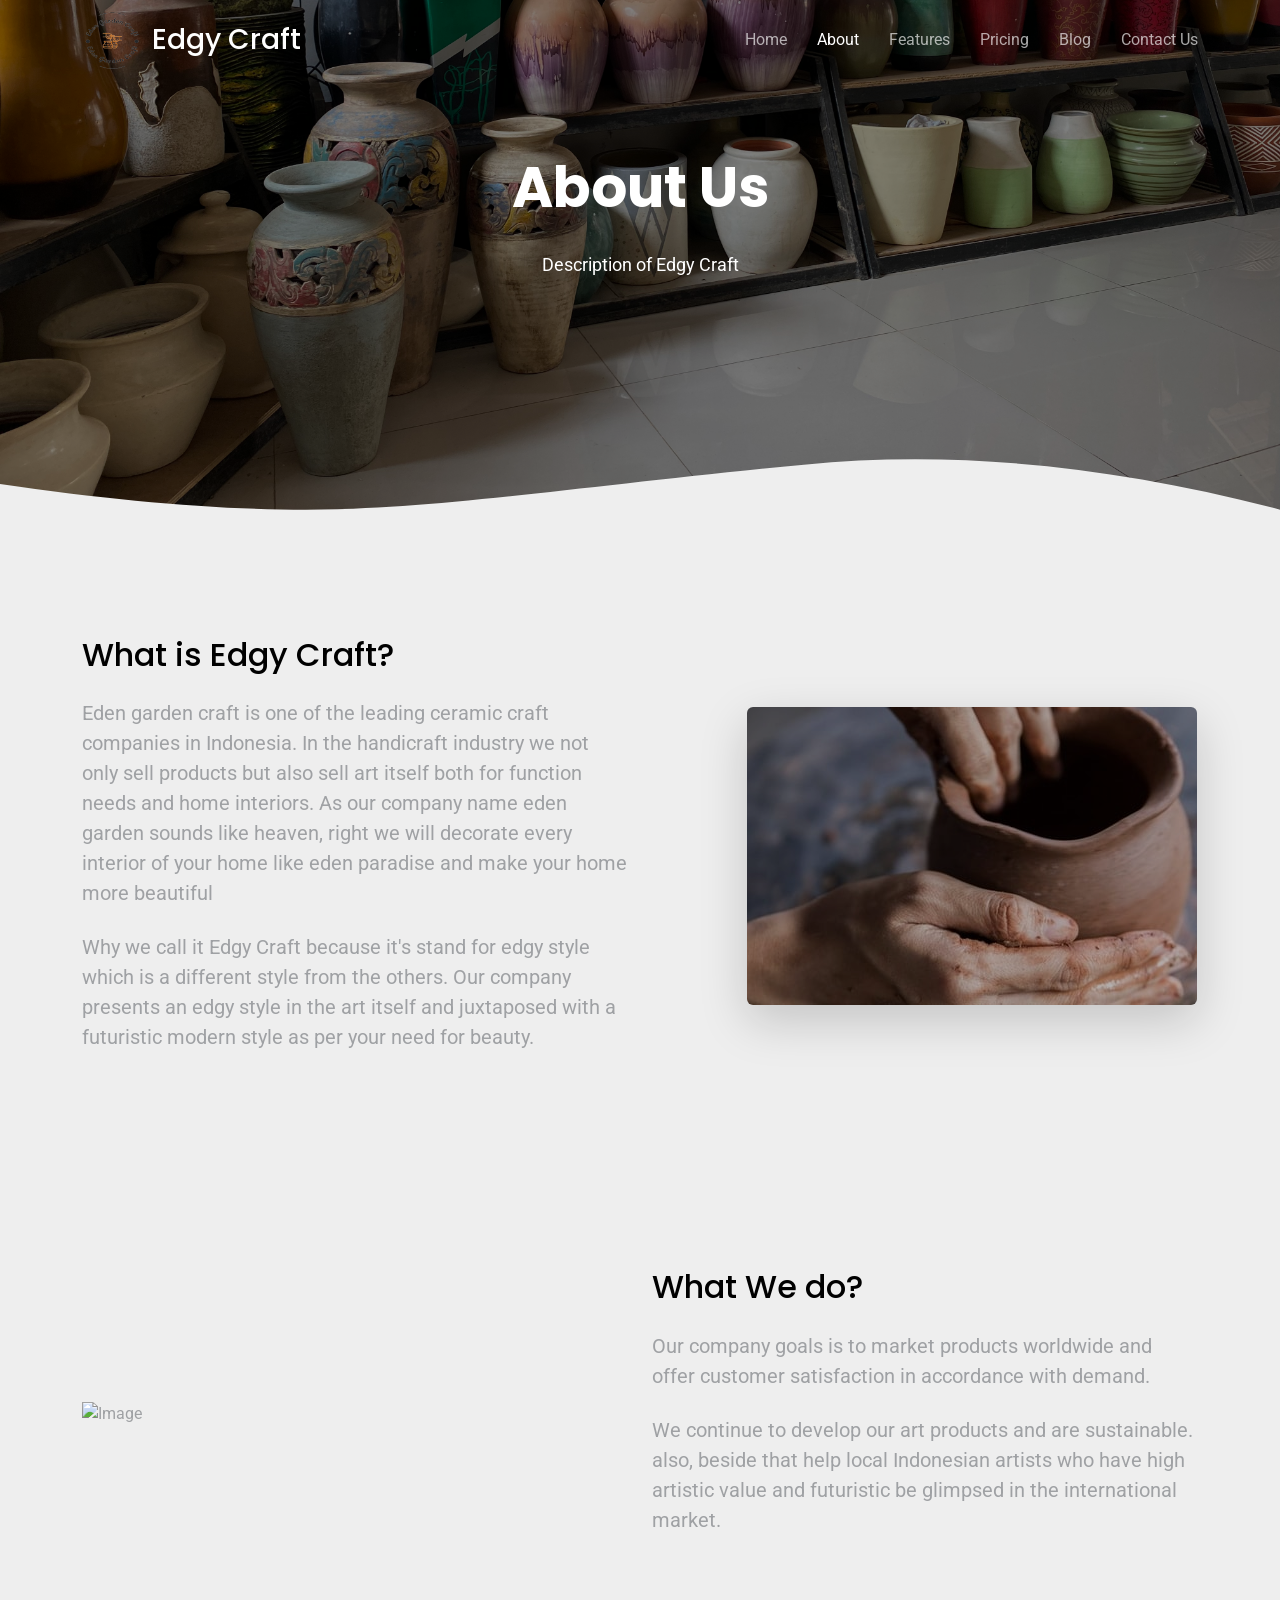
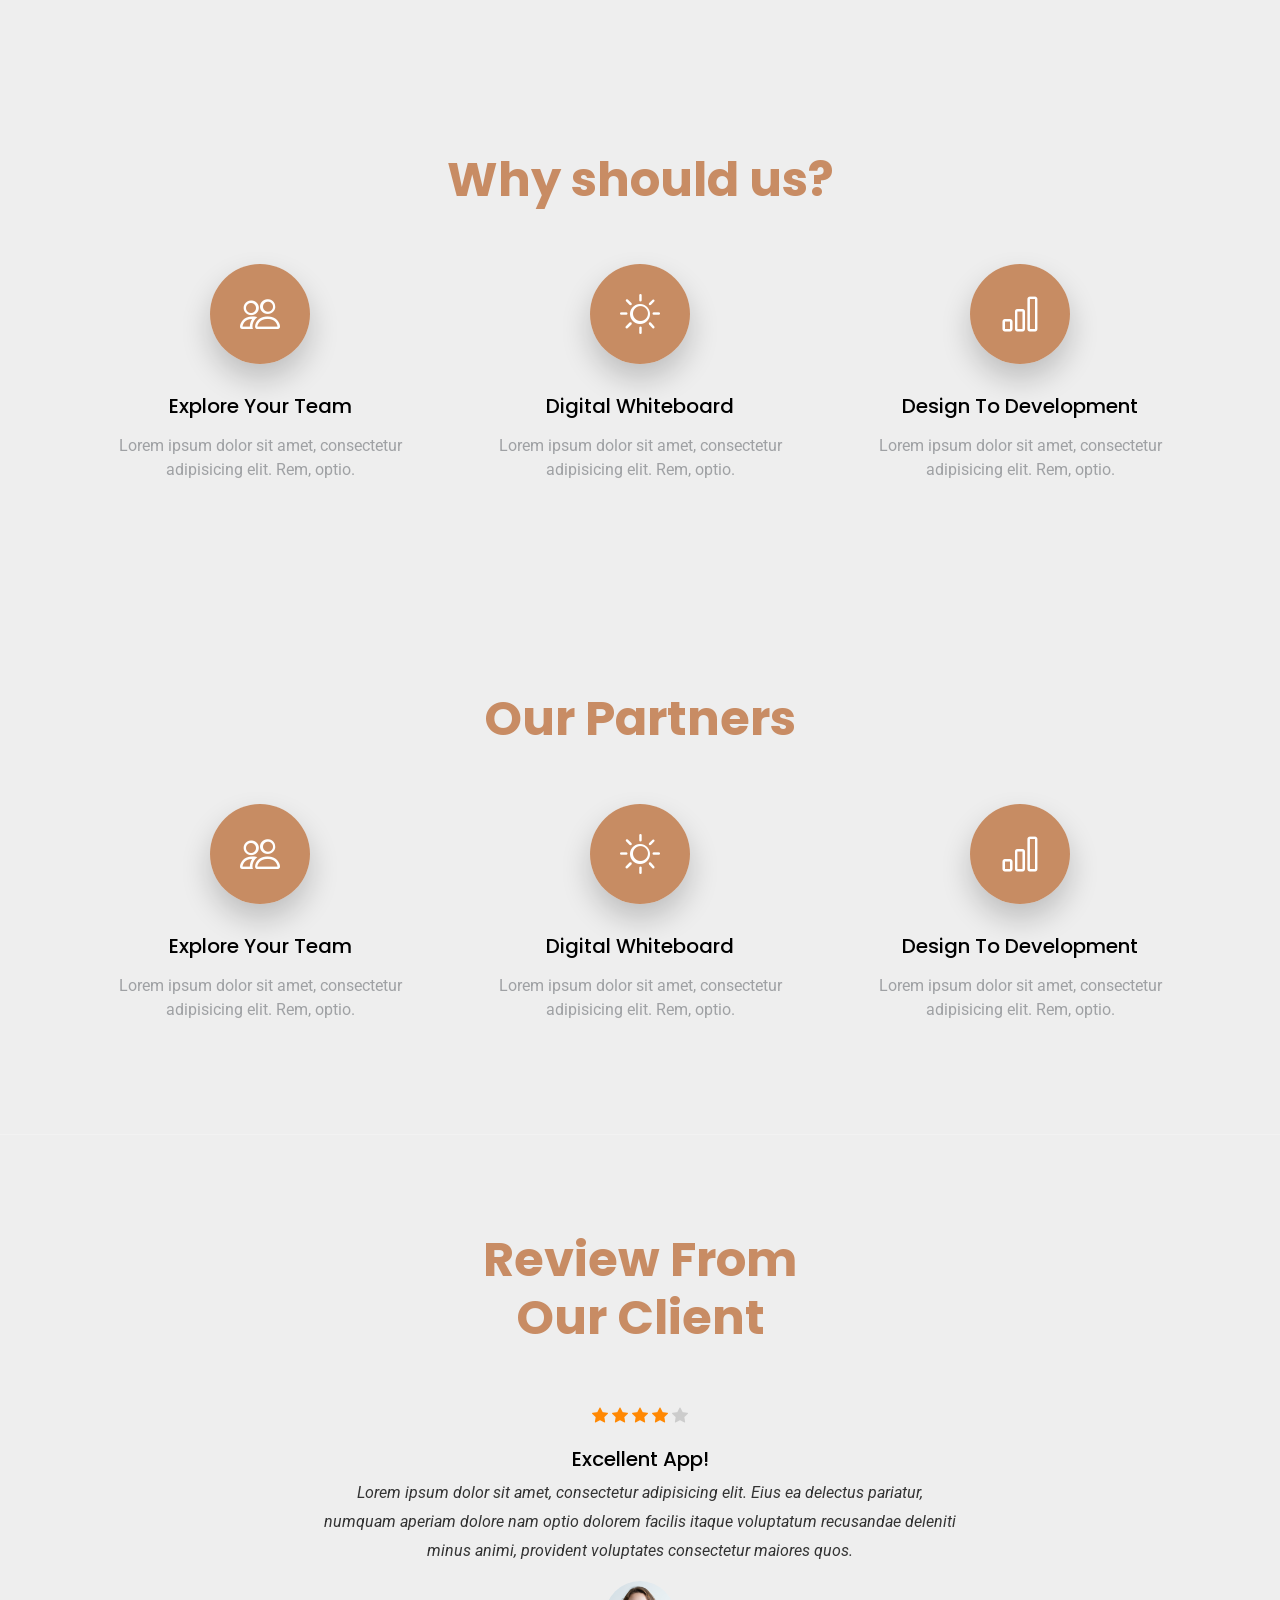
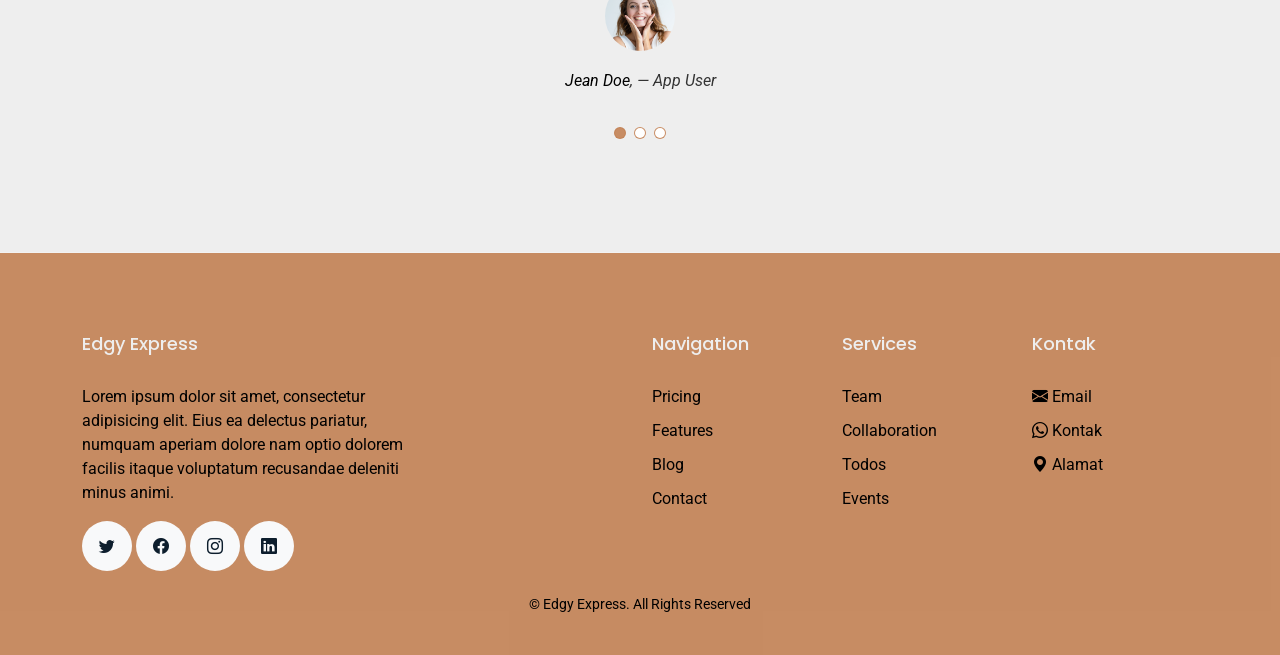
==== commit d7e94dc2: "update" ====
--- a/about.html
+++ b/about.html
@@ -119,7 +119,7 @@
               <p class="mb-4 fs-5">
                 Eden garden craft is one of the leading ceramic craft companies in Indonesia. In the handicraft industry we not only sell products but also sell art itself both for function needs and home interiors.  As our company name eden garden sounds like heaven, right we will decorate every interior of your home like eden paradise and make your home more beautiful
                 <p class="mb-4 fs-5">
-                Why we call it Edgy Craft is because it edgy is a different style from the others. Our company presents an edgy style in the art itself and juxtaposed with a futuristic modern style as per your need for beauty.
+                Why we call it Edgy Craft because it's stand for edgy style which is a different style from the others. Our company presents an edgy style in the art itself and juxtaposed with a futuristic modern style as per your need for beauty.
                 </p>
               </p>
             </div>
